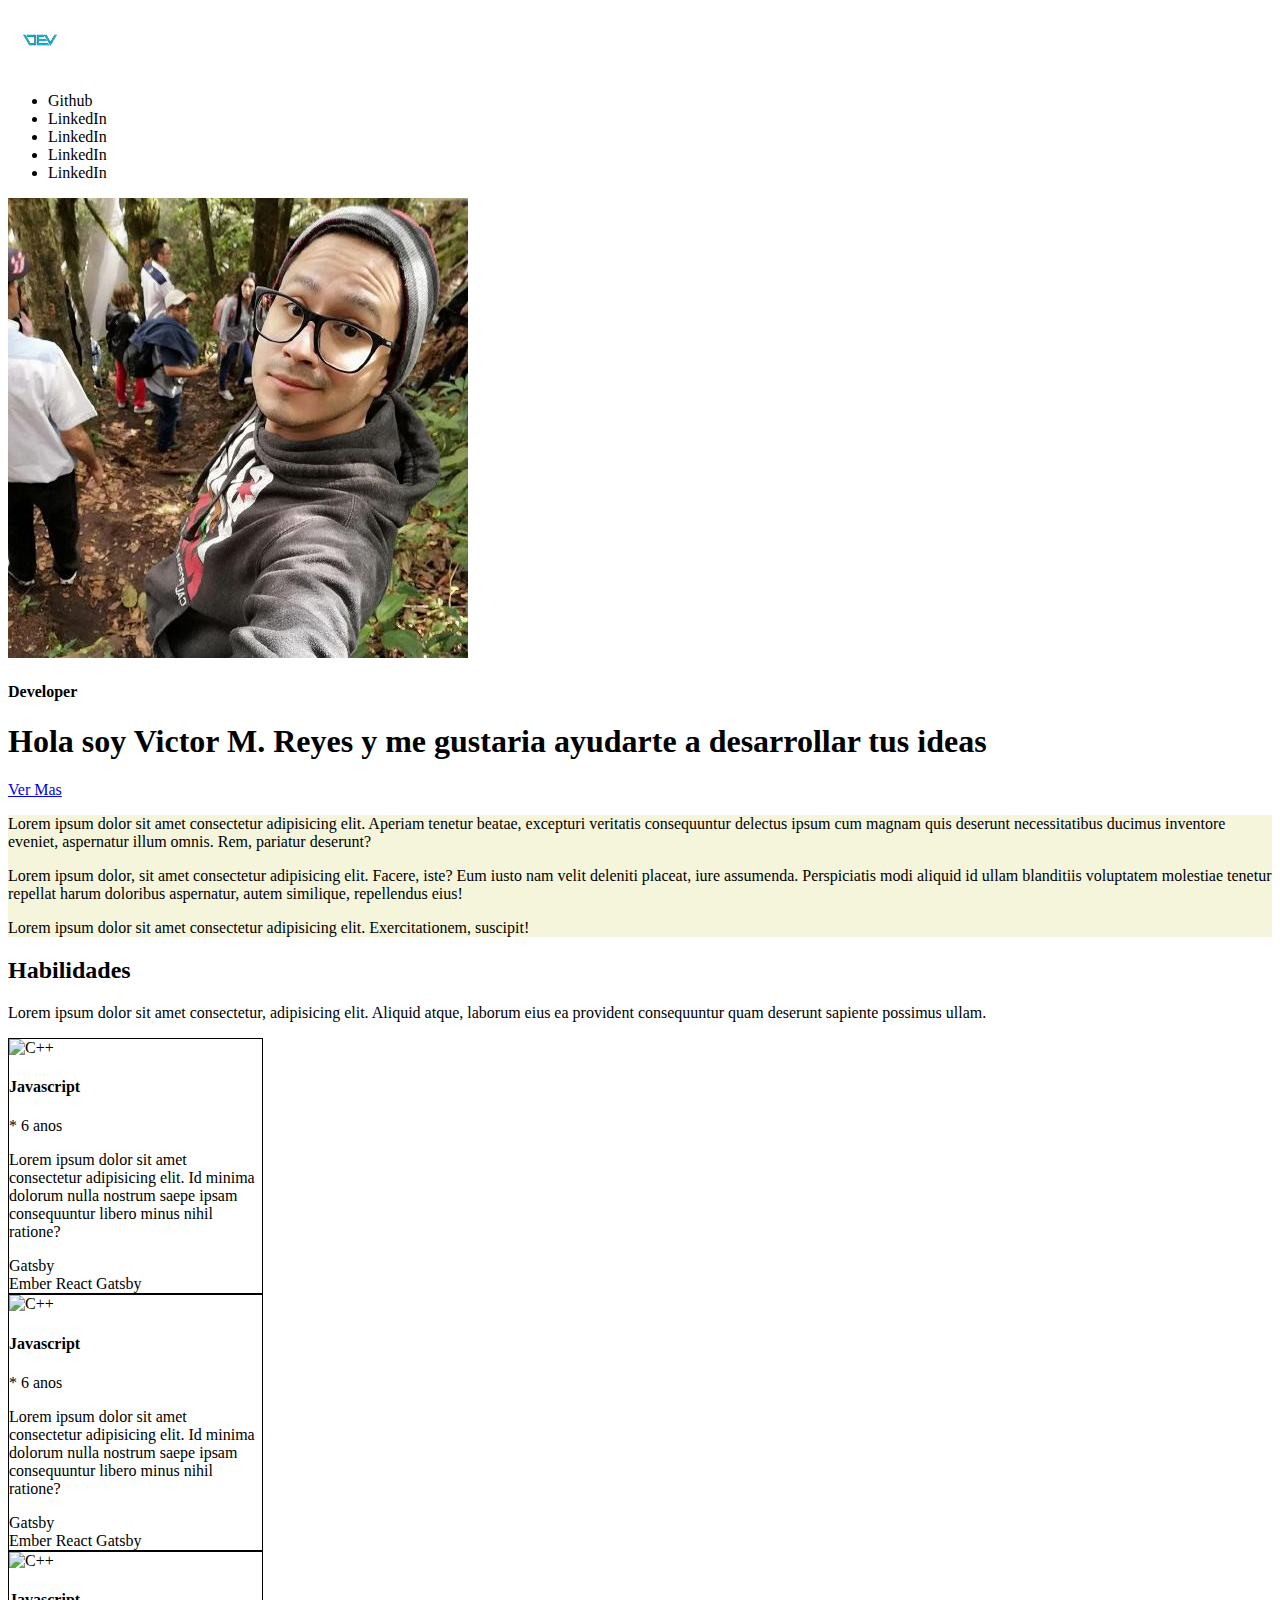
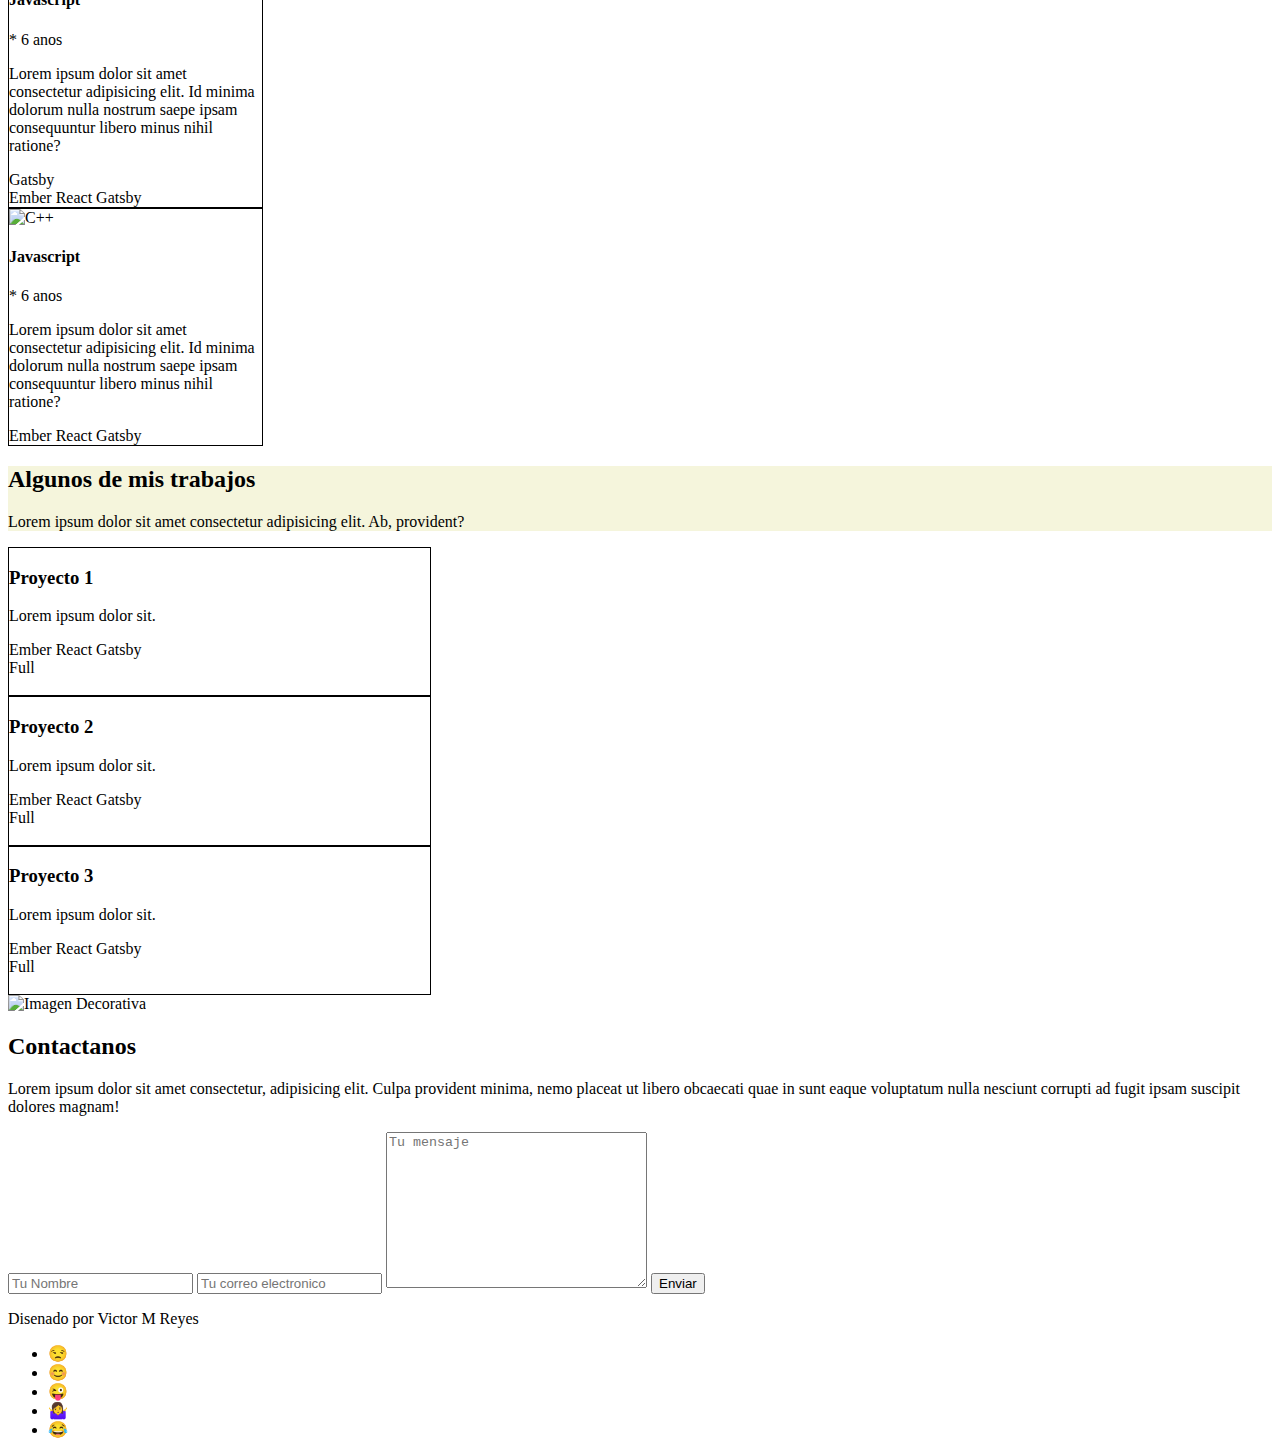
==== index.html @ 4a75f578 "Primer Cambio" ====
<!DOCTYPE html>
<html lang="en">
  <head>
    <meta charset="UTF-8" />
    <meta http-equiv="X-UA-Compatible" content="IE=edge" />
    <meta name="viewport" content="width=device-width, initial-scale=1.0" />
    <title>Inicio- Victor Reyes Portfolio</title>
    <style>

    </style>
  </head>
  <body>
    <nav>
      <img src="img/brand/logo.png" alt="Logo de la imagen" height="64px" />
      <!-- src: Origen de la imagen
        alt: Descripcion de la imagen -->
      <ul>
        <li>Github</li>
        <li>LinkedIn</li>
        <li>LinkedIn</li>
        <li>LinkedIn</li>
        <li>LinkedIn</li>
      </ul>
    </nav>
    <header>
      <img src="img/Avatar.jpg" alt="Este soy yo" />
      <h4>Developer</h4>
      <h1>
        Hola soy <span>Victor M. Reyes</span> y me gustaria ayudarte a
        desarrollar tus ideas
      </h1>
      <a href="https://github.com/oicrruf/"> Ver Mas </a>
    </header>
    <section style="background-color: beige;">
      <p>
        Lorem ipsum dolor sit amet consectetur adipisicing elit. Aperiam tenetur
        beatae, excepturi veritatis consequuntur delectus ipsum cum magnam quis
        deserunt necessitatibus ducimus inventore eveniet, aspernatur illum
        omnis. Rem, pariatur deserunt?
      </p>
      <p>
        Lorem ipsum dolor, sit amet consectetur adipisicing elit. Facere, iste?
        Eum iusto nam velit deleniti placeat, iure assumenda. Perspiciatis modi
        aliquid id ullam blanditiis voluptatem molestiae tenetur repellat harum
        doloribus aspernatur, autem similique, repellendus eius!
      </p>
      <p>
        Lorem ipsum dolor sit amet consectetur adipisicing elit. Exercitationem,
        suscipit!
      </p>
    </section>
    <section>
      <h2>Habilidades</h2>
      <p>
        Lorem ipsum dolor sit amet consectetur, adipisicing elit. Aliquid atque,
        laborum eius ea provident consequuntur quam deserunt sapiente possimus
        ullam.
      </p>
      <div>
        <div style="border: 1px solid #000; width: 20%;" >
          <div >
            <img
              src="https://upload.wikimedia.org/wikipedia/commons/thumb/1/18/ISO_C%2B%2B_Logo.svg/1200px-ISO_C%2B%2B_Logo.svg.png"
              alt="C++"
              height="25px"
            />
            <h4>Javascript</h4>
            <span>* 6 anos</span>
          </div>
          <div>
            <p>
              Lorem ipsum dolor sit amet consectetur adipisicing elit. Id minima
              dolorum nulla nostrum saepe ipsam consequuntur libero minus nihil
              ratione?
            </p>
          </div>
          <div><span></span><span></span><span>Gatsby</span></div>

          <span>Ember</span>
          <span>React</span>
          <span>Gatsby</span>
        </div>

        <div style="border: 1px solid #000;width: 20%;">
          <div >
            <img
              src="https://upload.wikimedia.org/wikipedia/commons/thumb/1/18/ISO_C%2B%2B_Logo.svg/1200px-ISO_C%2B%2B_Logo.svg.png"
              alt="C++"
              height="25px"
            />
            <h4>Javascript</h4>
            <span>* 6 anos</span>
          </div>
          <div>
            <p>
              Lorem ipsum dolor sit amet consectetur adipisicing elit. Id minima
              dolorum nulla nostrum saepe ipsam consequuntur libero minus nihil
              ratione?
            </p>
          </div>
          <div><span></span><span></span><span>Gatsby</span></div>

          <span>Ember</span>
          <span>React</span>
          <span>Gatsby</span>
        </div>

        <div style="border: 1px solid #000;width: 20%;">
          <div>
            <img
              src="https://upload.wikimedia.org/wikipedia/commons/thumb/1/18/ISO_C%2B%2B_Logo.svg/1200px-ISO_C%2B%2B_Logo.svg.png"
              alt="C++"
              height="25px"
            />
            <h4>Javascript</h4>
            <span>* 6 anos</span>
          </div>
          <div>
            <p>
              Lorem ipsum dolor sit amet consectetur adipisicing elit. Id minima
              dolorum nulla nostrum saepe ipsam consequuntur libero minus nihil
              ratione?
            </p>
          </div>
          <div><span></span><span></span><span>Gatsby</span></div>

          <span>Ember</span>
          <span>React</span>
          <span>Gatsby</span>
        </div>
        <div style="border: 1px solid #000; width: 20%;">
          <div>
            <img
              src="https://upload.wikimedia.org/wikipedia/commons/thumb/1/18/ISO_C%2B%2B_Logo.svg/1200px-ISO_C%2B%2B_Logo.svg.png"
              alt="C++"
              height="25px"
            />
            <h4>Javascript</h4>
            <span>* 6 anos</span>
          </div>
          <div>
            <p>
              Lorem ipsum dolor sit amet consectetur adipisicing elit. Id minima
              dolorum nulla nostrum saepe ipsam consequuntur libero minus nihil
              ratione?
            </p>
          </div>
          <div>
            <span>Ember</span>
            <span>React</span>
            <span>Gatsby</span>
          </div>
        </div>
      </div>
    </section>
    <section style="background-color: beige;">
      <h2>Algunos de mis trabajos</h2>
      <p>
        Lorem ipsum dolor sit amet consectetur adipisicing elit. Ab, provident?
      </p>
    </section>

    <div style="border: 1px solid #000; width: 33.3%;">
      <h3>Proyecto 1</h3>
      <p>Lorem ipsum dolor sit.</p>
      <div>
        <span>Ember</span>
        <span>React</span>
        <span>Gatsby</span>
      </div>
      <div>
        <span>Full</span>
      </div>
      <img src="https://ivanvotti.com/static/6c7cc6c9ead4655e892a24c6b593ff18/2e3ee/vertebrolog.webp" width="100%"alt="">
    </div>
    <div style="border: 1px solid #000; width: 33.3%;">
      <h3>Proyecto 2</h3>
      <p>Lorem ipsum dolor sit.</p>
      <div>
        <span>Ember</span>
        <span>React</span>
        <span>Gatsby</span>
      </div>
      <div>
        <span>Full</span>
      </div>
      <img src="https://ivanvotti.com/static/694eabe08cd1dc177638127547a6378e/2e3ee/csural.webp" width="100%" alt="">
    </div>
    <div style="border: 1px solid #000; width: 33.3%;">
      <h3>Proyecto 3</h3>
      <p>Lorem ipsum dolor sit.</p>
      <div>
        <span>Ember</span>
        <span>React</span>
        <span>Gatsby</span>
      </div>
      <div>
        <span>Full</span>
      </div>
      <img src="https://ivanvotti.com/static/ccb2ec424120520a4e18ac40fb1e12ff/2e3ee/svgjar.webp" width="100%" alt="">
    </div>
      <section>
        <img src="https://ivanvotti.com/static/cfe0191b18ad06cd620f3e1b65c34964/8b3f0/working.webp" alt="Imagen Decorativa"width="100%">
      </section>
    <section>
      <h2>Contactanos</h2>
      <p>
        Lorem ipsum dolor sit amet consectetur, adipisicing elit. Culpa
        provident minima, nemo placeat ut libero obcaecati quae in sunt eaque
        voluptatum nulla nesciunt corrupti ad fugit ipsam suscipit dolores
        magnam!
      </p>
      <form action="#">
        <input type="text" placeholder="Tu Nombre" />
        <input type="text" placeholder="Tu correo electronico" />
        <textarea
          name=""
          id=""
          cols="30"
          rows="10"
          placeholder="Tu mensaje"
        ></textarea>
        <button>Enviar</button>
      </form>
    </section>

    <footer>
      <div>
        <p>Disenado por Victor M Reyes</p>
      </div>
      <div>
        <ul>
          <li>😒</li>
          <li>😊</li>
          <li>😜</li>
          <li>🤷‍♀️</li>
          <li>😂</li>
        </ul>
      </div>
    </footer>
  </body>
</html>
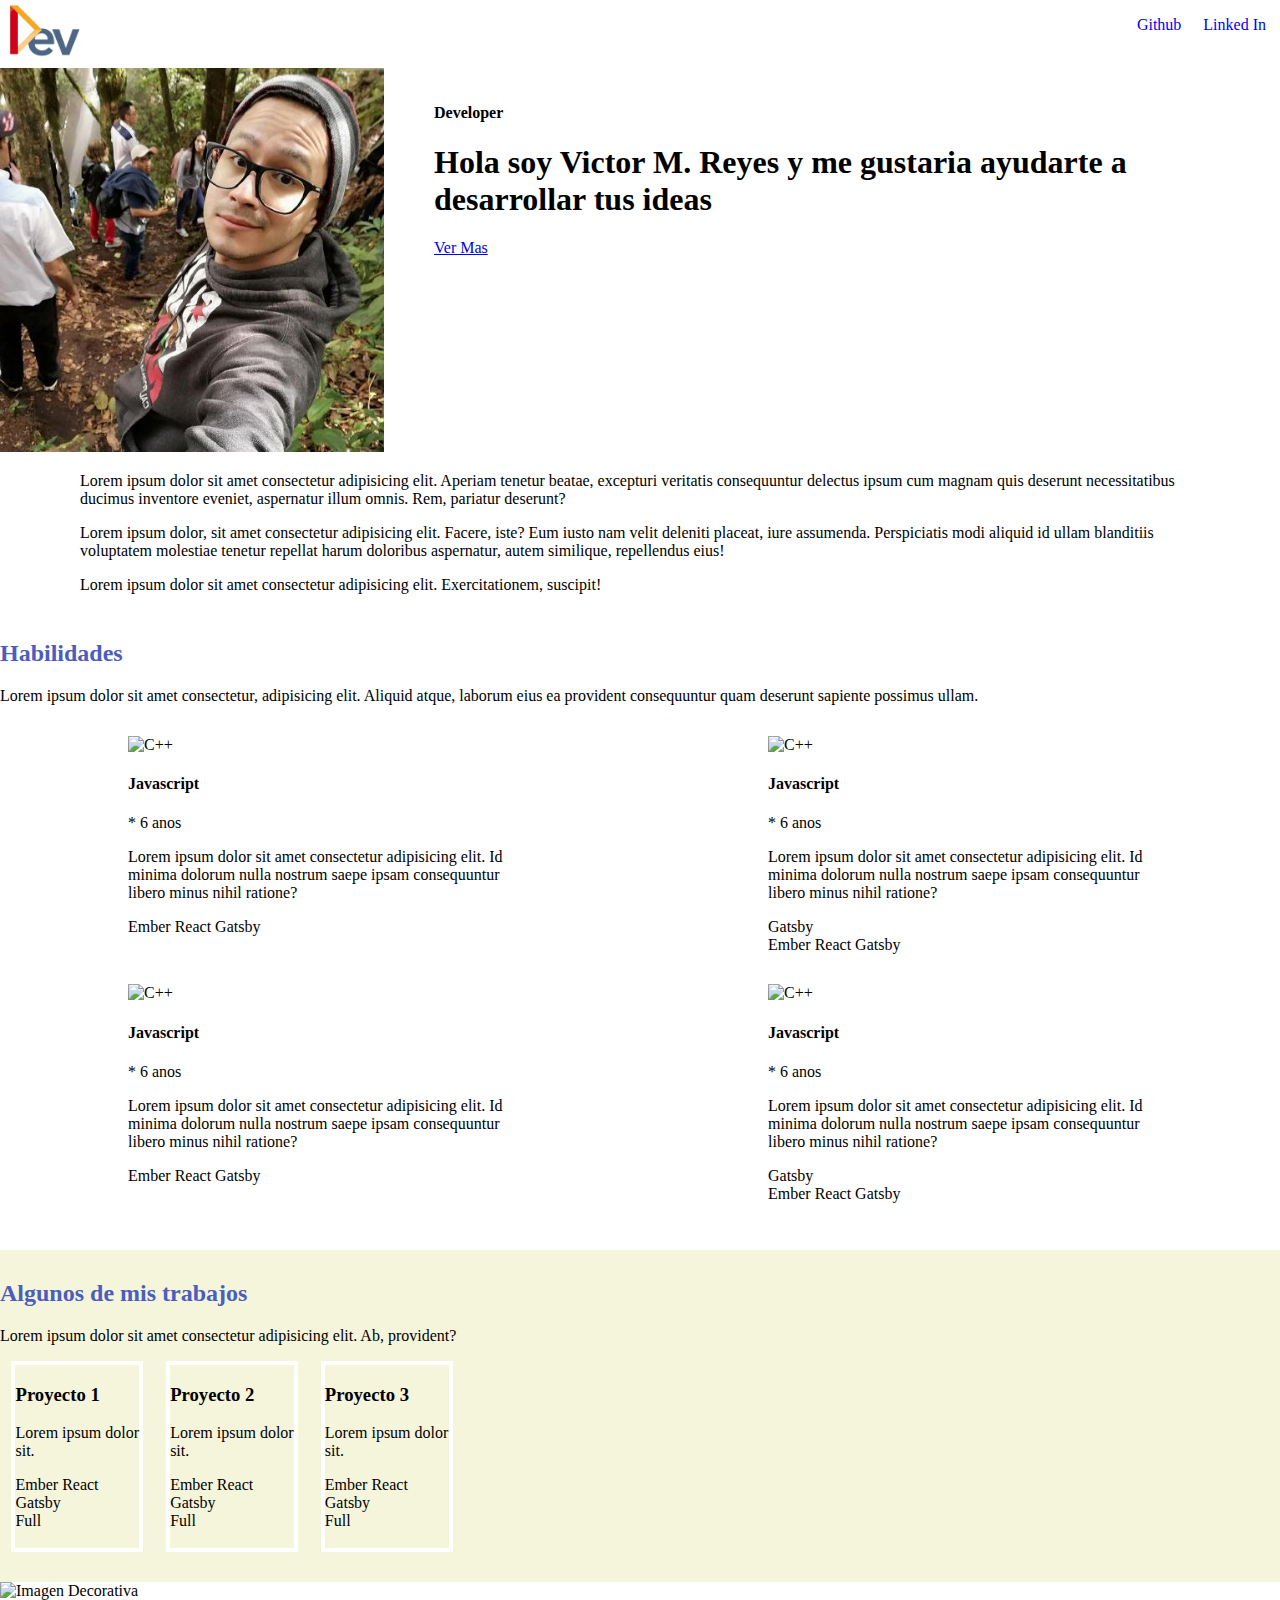
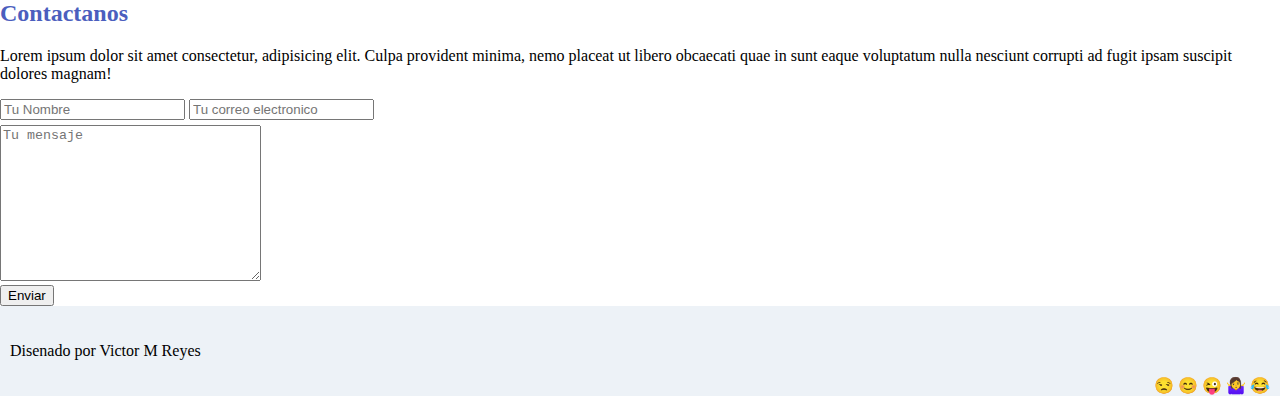
==== commit 0053405d: "Primeros cambios" ====
--- a/index.html
+++ b/index.html
@@ -7,31 +7,67 @@
     <title>Inicio- Victor Reyes Portfolio</title>
     <style>
 
+      body {
+        margin: 0;
+        padding: 0;
+      }
+
+      h2 {
+        color: #4b5ebe;
+        margin-top: unset;
+      }
+      .nav-link{
+        display: inline; 
+        float: right; 
+        height: 36px
+      }
+
+      .nav-element {
+        display: inline; 
+        padding: 4px; 
+        margin-right: 10px
+      }
+
     </style>
   </head>
   <body>
+    <!-- Inicia NavBar -->
     <nav>
-      <img src="img/brand/logo.png" alt="Logo de la imagen" height="64px" />
+      <img src="/img/brand/logo_2.png" alt="Logo de la imagen" height="64px" />
       <!-- src: Origen de la imagen
         alt: Descripcion de la imagen -->
-      <ul>
-        <li>Github</li>
-        <li>LinkedIn</li>
-        <li>LinkedIn</li>
-        <li>LinkedIn</li>
-        <li>LinkedIn</li>
+      <ul class="nav-link">
+        <li class="nav-element">
+          <a href="#" style="text-decoration: none">Github</a>
+        </li>
+        <li  class="nav-element">
+          <a href="# " style="text-decoration: none">Linked In</a>
+        </li>
       </ul>
     </nav>
+    <!-- Finaliza Navbar -->
+    <!-- Inicia Header -->
     <header>
-      <img src="img/Avatar.jpg" alt="Este soy yo" />
-      <h4>Developer</h4>
-      <h1>
-        Hola soy <span>Victor M. Reyes</span> y me gustaria ayudarte a
-        desarrollar tus ideas
-      </h1>
-      <a href="https://github.com/oicrruf/"> Ver Mas </a>
+      <img src="img/Avatar.jpg" alt="Este soy yo" style="width: 30%" />
+
+      <div
+        style="
+          display: inline;
+          position: absolute;
+          padding: 15px 50px 15px 50px;
+        "
+      >
+        <h4>Developer</h4>
+        <h1>
+          Hola soy <span>Victor M. Reyes</span> y me gustaria ayudarte a
+          desarrollar tus ideas
+        </h1>
+        <a href="https://github.com/oicrruf/ "> Ver Mas </a>
+      </div>
     </header>
-    <section style="background-color: beige;">
+    <!-- Finaliza Header -->
+    <!-- Inicia seccion de descripcion -->
+    <section style="padding: 0px 80px 0px 80px">
       <p>
         Lorem ipsum dolor sit amet consectetur adipisicing elit. Aperiam tenetur
         beatae, excepturi veritatis consequuntur delectus ipsum cum magnam quis
@@ -49,159 +85,208 @@
         suscipit!
       </p>
     </section>
-    <section>
+    <!-- Finaliza seccion de descripcion -->
+    <!-- Inicia seccion de habilidades -->
+    <section style=" padding: 30px 0px 30px 0px">
       <h2>Habilidades</h2>
       <p>
         Lorem ipsum dolor sit amet consectetur, adipisicing elit. Aliquid atque,
         laborum eius ea provident consequuntur quam deserunt sapiente possimus
         ullam.
       </p>
-      <div>
-        <div style="border: 1px solid #000; width: 20%;" >
-          <div >
-            <img
-              src="https://upload.wikimedia.org/wikipedia/commons/thumb/1/18/ISO_C%2B%2B_Logo.svg/1200px-ISO_C%2B%2B_Logo.svg.png"
-              alt="C++"
-              height="25px"
-            />
-            <h4>Javascript</h4>
-            <span>* 6 anos</span>
+      <div >
+        <div style="display: inline-flex;">
+        <div style="display: inline">
+          <div style="width:60%; margin: auto;padding: 15px 0px 15px 0px">
+            <!-- Tarjeta de lenguaje de programacion -->
+            <div>
+              <img
+                src="https://upload.wikimedia.org/wikipedia/commons/thumb/1/18/ISO_C%2B%2B_Logo.svg/1200px-ISO_C%2B%2B_Logo.svg.png"
+                alt="C++"
+                height="25px"
+              />
+              <h4>Javascript</h4>
+              <span>* 6 anos</span>
+            </div>
+            <!-- Tarjeta de lenguaje de programacion-->
+            <div>
+              <p>
+                Lorem ipsum dolor sit amet consectetur adipisicing elit. Id
+                minima dolorum nulla nostrum saepe ipsam consequuntur libero
+                minus nihil ratione?
+              </p>
+            </div>
+            <div>
+              <span>Ember</span>
+              <span>React</span>
+              <span>Gatsby</span>
+            </div>
           </div>
-          <div>
-            <p>
-              Lorem ipsum dolor sit amet consectetur adipisicing elit. Id minima
-              dolorum nulla nostrum saepe ipsam consequuntur libero minus nihil
-              ratione?
-            </p>
-          </div>
-          <div><span></span><span></span><span>Gatsby</span></div>
-
-          <span>Ember</span>
-          <span>React</span>
-          <span>Gatsby</span>
-        </div>
-
-        <div style="border: 1px solid #000;width: 20%;">
-          <div >
-            <img
-              src="https://upload.wikimedia.org/wikipedia/commons/thumb/1/18/ISO_C%2B%2B_Logo.svg/1200px-ISO_C%2B%2B_Logo.svg.png"
-              alt="C++"
-              height="25px"
-            />
-            <h4>Javascript</h4>
-            <span>* 6 anos</span>
-          </div>
-          <div>
-            <p>
-              Lorem ipsum dolor sit amet consectetur adipisicing elit. Id minima
-              dolorum nulla nostrum saepe ipsam consequuntur libero minus nihil
-              ratione?
-            </p>
-          </div>
-          <div><span></span><span></span><span>Gatsby</span></div>
-
-          <span>Ember</span>
-          <span>React</span>
-          <span>Gatsby</span>
-        </div>
-
-        <div style="border: 1px solid #000;width: 20%;">
-          <div>
-            <img
-              src="https://upload.wikimedia.org/wikipedia/commons/thumb/1/18/ISO_C%2B%2B_Logo.svg/1200px-ISO_C%2B%2B_Logo.svg.png"
-              alt="C++"
-              height="25px"
-            />
-            <h4>Javascript</h4>
-            <span>* 6 anos</span>
-          </div>
-          <div>
-            <p>
-              Lorem ipsum dolor sit amet consectetur adipisicing elit. Id minima
-              dolorum nulla nostrum saepe ipsam consequuntur libero minus nihil
-              ratione?
-            </p>
-          </div>
-          <div><span></span><span></span><span>Gatsby</span></div>
-
-          <span>Ember</span>
-          <span>React</span>
-          <span>Gatsby</span>
-        </div>
-        <div style="border: 1px solid #000; width: 20%;">
-          <div>
-            <img
-              src="https://upload.wikimedia.org/wikipedia/commons/thumb/1/18/ISO_C%2B%2B_Logo.svg/1200px-ISO_C%2B%2B_Logo.svg.png"
-              alt="C++"
-              height="25px"
-            />
-            <h4>Javascript</h4>
-            <span>* 6 anos</span>
-          </div>
-          <div>
-            <p>
-              Lorem ipsum dolor sit amet consectetur adipisicing elit. Id minima
-              dolorum nulla nostrum saepe ipsam consequuntur libero minus nihil
-              ratione?
-            </p>
-          </div>
-          <div>
+        </div>
+
+        <div style="display: inline">
+          <div style="width:60%; margin: auto;padding: 15px 0px 15px 0px">
+            <div>
+              <img
+                src="https://upload.wikimedia.org/wikipedia/commons/thumb/1/18/ISO_C%2B%2B_Logo.svg/1200px-ISO_C%2B%2B_Logo.svg.png"
+                alt="C++"
+                height="25px"
+              />
+              <h4>Javascript</h4>
+              <span>* 6 anos</span>
+            </div>
+            <div>
+              <p>
+                Lorem ipsum dolor sit amet consectetur adipisicing elit. Id
+                minima dolorum nulla nostrum saepe ipsam consequuntur libero
+                minus nihil ratione?
+              </p>
+            </div>
+            <div><span></span><span></span><span>Gatsby</span></div>
+
             <span>Ember</span>
             <span>React</span>
             <span>Gatsby</span>
           </div>
         </div>
       </div>
-    </section>
-    <section style="background-color: beige;">
+      <div style="display: inline-flex;">
+        <div style="display: inline; margin-bottom: 20px;">
+          <div style="width:60%; margin: auto;padding: 15px 0px 15px 0px"" >
+            <!-- Tarjeta de lenguaje de programacion -->
+            <div>
+              <img
+                src="https://upload.wikimedia.org/wikipedia/commons/thumb/1/18/ISO_C%2B%2B_Logo.svg/1200px-ISO_C%2B%2B_Logo.svg.png"
+                alt="C++"
+                height="25px"
+              />
+              <h4>Javascript</h4>
+              <span>* 6 anos</span>
+            </div>
+            <!-- Tarjeta de lenguaje de programacion-->
+            <div>
+              <p>
+                Lorem ipsum dolor sit amet consectetur adipisicing elit. Id
+                minima dolorum nulla nostrum saepe ipsam consequuntur libero
+                minus nihil ratione?
+              </p>
+            </div>
+            <div>
+              <span>Ember</span>
+              <span>React</span>
+              <span>Gatsby</span>
+            </div>
+          </div>
+        </div>
+
+        <div style="display: inline">
+          <div style="width:60%; margin: auto;padding: 15px 0px 15px 0px">
+            <div>
+              <img
+                src="https://upload.wikimedia.org/wikipedia/commons/thumb/1/18/ISO_C%2B%2B_Logo.svg/1200px-ISO_C%2B%2B_Logo.svg.png"
+                alt="C++"
+                height="25px"
+              />
+              <h4>Javascript</h4>
+              <span>* 6 anos</span>
+            </div>
+            <div>
+              <p>
+                Lorem ipsum dolor sit amet consectetur adipisicing elit. Id
+                minima dolorum nulla nostrum saepe ipsam consequuntur libero
+                minus nihil ratione?
+              </p>
+            </div>
+            <div><span></span><span></span><span>Gatsby</span></div>
+
+            <span>Ember</span>
+            <span>React</span>
+            <span>Gatsby</span>
+          </div>
+        </div>
+      </div>
+      </div>
+    </section>
+    <!-- Finalizaseccion de habilidades -->
+    <!-- Inicia seccion de proyectos -->
+
+    <section style="background-color: beige; padding: 30px 0px 30px 0px">
       <h2>Algunos de mis trabajos</h2>
       <p>
         Lorem ipsum dolor sit amet consectetur adipisicing elit. Ab, provident?
       </p>
-    </section>
-
-    <div style="border: 1px solid #000; width: 33.3%;">
-      <h3>Proyecto 1</h3>
-      <p>Lorem ipsum dolor sit.</p>
-      <div>
-        <span>Ember</span>
-        <span>React</span>
-        <span>Gatsby</span>
-      </div>
-      <div>
-        <span>Full</span>
-      </div>
-      <img src="https://ivanvotti.com/static/6c7cc6c9ead4655e892a24c6b593ff18/2e3ee/vertebrolog.webp" width="100%"alt="">
+    <div style="display:inline-flex;">
+      <div style="display: inline;" >
+      <div style="border: 4px solid #fff; width: 80%; margin: auto;">
+        <h3>Proyecto 1</h3>
+        <p>Lorem ipsum dolor sit.</p>
+        <div>
+          <span>Ember</span>
+          <span>React</span>
+          <span>Gatsby</span>
+        </div>
+        <div>
+          <span>Full</span>
+        </div>
+        <img
+          src="https://ivanvotti.com/static/6c7cc6c9ead4655e892a24c6b593ff18/2e3ee/vertebrolog.webp"
+          width="100%"
+          alt=""
+        />
+      </div>
+      </div>
+      <div style="display: inline">
+      <div style="border: 4px solid #fff; width: 80%; margin: auto;">
+        <h3>Proyecto 2</h3>
+        <p>Lorem ipsum dolor sit.</p>
+        <div>
+          <span>Ember</span>
+          <span>React</span>
+          <span>Gatsby</span>
+        </div>
+        <div>
+          <span>Full</span>
+        </div>
+        <img
+          src="https://ivanvotti.com/static/694eabe08cd1dc177638127547a6378e/2e3ee/csural.webp"
+          width="100%"
+          alt=""
+        />
+      </div>
+      </div>
+      <div style="display: inline">
+      <div style="border: 4px solid #fff; width: 80%; margin: auto;">
+        <h3>Proyecto 3</h3>
+        <p>Lorem ipsum dolor sit.</p>
+        <div>
+          <span>Ember</span>
+          <span>React</span>
+          <span>Gatsby</span>
+        </div>
+        <div>
+          <span>Full</span>
+        </div>
+        <img
+          src="https://ivanvotti.com/static/ccb2ec424120520a4e18ac40fb1e12ff/2e3ee/svgjar.webp"
+          width="100%"
+          alt=""
+        />
+       </div>
+      </div>
+      </div>
     </div>
-    <div style="border: 1px solid #000; width: 33.3%;">
-      <h3>Proyecto 2</h3>
-      <p>Lorem ipsum dolor sit.</p>
-      <div>
-        <span>Ember</span>
-        <span>React</span>
-        <span>Gatsby</span>
-      </div>
-      <div>
-        <span>Full</span>
-      </div>
-      <img src="https://ivanvotti.com/static/694eabe08cd1dc177638127547a6378e/2e3ee/csural.webp" width="100%" alt="">
-    </div>
-    <div style="border: 1px solid #000; width: 33.3%;">
-      <h3>Proyecto 3</h3>
-      <p>Lorem ipsum dolor sit.</p>
-      <div>
-        <span>Ember</span>
-        <span>React</span>
-        <span>Gatsby</span>
-      </div>
-      <div>
-        <span>Full</span>
-      </div>
-      <img src="https://ivanvotti.com/static/ccb2ec424120520a4e18ac40fb1e12ff/2e3ee/svgjar.webp" width="100%" alt="">
-    </div>
-      <section>
-        <img src="https://ivanvotti.com/static/cfe0191b18ad06cd620f3e1b65c34964/8b3f0/working.webp" alt="Imagen Decorativa"width="100%">
-      </section>
+    </section>
+    <!-- Finaliza seccion de proyectos -->
+    <!-- Inicia seccion de imagen -->
+    <section>
+      <img
+        src="https://ivanvotti.com/static/cfe0191b18ad06cd620f3e1b65c34964/8b3f0/working.webp"
+        alt="Imagen Decorativa"
+        width="100%"
+      />
+    </section>
+    <!-- Finaliza seccion de imagen -->
+    <!-- Inicia seccion de formulario -->
     <section>
       <h2>Contactanos</h2>
       <p>
@@ -210,9 +295,11 @@
         voluptatum nulla nesciunt corrupti ad fugit ipsam suscipit dolores
         magnam!
       </p>
-      <form action="#">
-        <input type="text" placeholder="Tu Nombre" />
-        <input type="text" placeholder="Tu correo electronico" />
+      <form action="#" >
+        <div style="margin-bottom: 5px;">
+          <input type="text" placeholder="Tu Nombre" />
+          <input type="text" placeholder="Tu correo electronico" />
+        </div>
         <textarea
           name=""
           id=""
@@ -220,24 +307,25 @@
           rows="10"
           placeholder="Tu mensaje"
         ></textarea>
-        <button>Enviar</button>
+        <button style="display: block;">Enviar</button>
       </form>
     </section>
-
-    <footer>
-      <div>
+    <!-- Finaliza seccion de formulario -->
+    <!-- Inicia seccion de footer -->
+    <footer style="padding: 20px 10px; background-color: #edf2f7;">
+      <div style="display: inline;">
         <p>Disenado por Victor M Reyes</p>
       </div>
-      <div>
-        <ul>
-          <li>😒</li>
-          <li>😊</li>
-          <li>😜</li>
-          <li>🤷‍♀️</li>
-          <li>😂</li>
+      <div style="display: inline; float: right;">
+        <ul style="display: inline;">
+          <li style="display: inline;">😒</li>
+          <li style="display: inline;">😊</li>
+          <li style="display: inline;">😜</li>
+          <li style="display: inline;">🤷‍♀️</li>
+          <li style="display: inline;">😂</li>
         </ul>
       </div>
     </footer>
+    <!-- Finaliza seccion de formulario -->
   </body>
 </html>
-
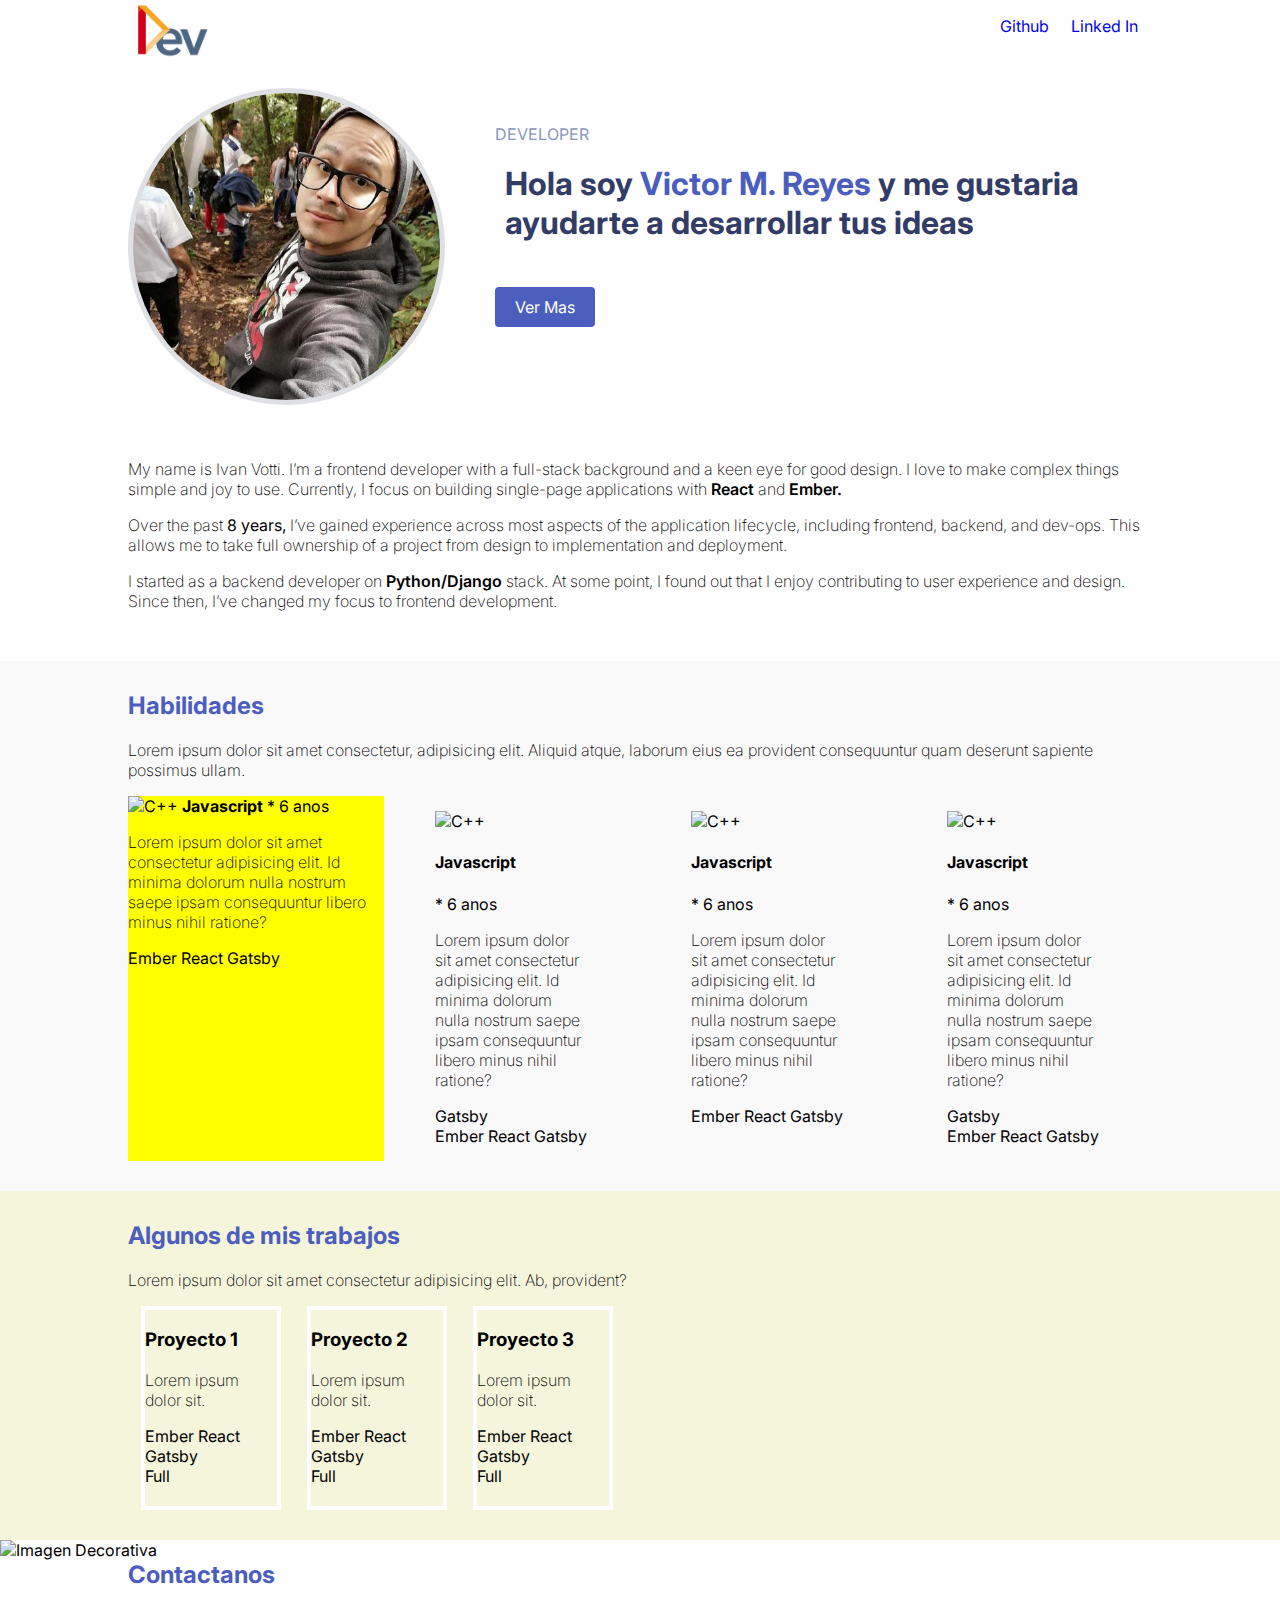
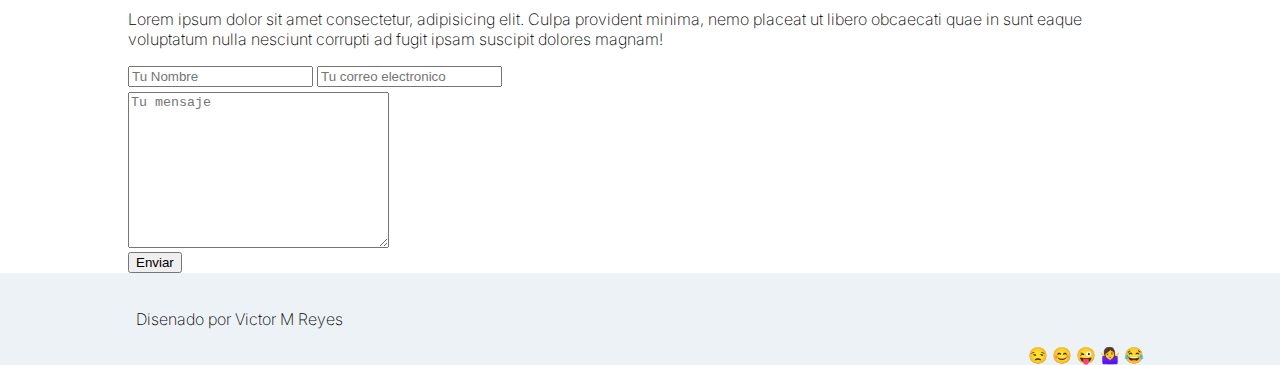
==== commit 08e71525: "Agregando clases" ====
--- a/index.html
+++ b/index.html
@@ -4,17 +4,27 @@
     <meta charset="UTF-8" />
     <meta http-equiv="X-UA-Compatible" content="IE=edge" />
     <meta name="viewport" content="width=device-width, initial-scale=1.0" />
+    <link rel="icon" href="favicon.png" type="image/png">
+    <link rel="preconnect" href="https://fonts.googleapis.com">
+<link rel="preconnect" href="https://fonts.gstatic.com" crossorigin>
+<link href="https://fonts.googleapis.com/css2?family=Inter:wght@100;200;300;400;500;600;700;800;900&display=swap" 
+rel="stylesheet">
     <title>Inicio- Victor Reyes Portfolio</title>
     <style>
 
       body {
         margin: 0;
         padding: 0;
+        font-family: 'Inter', sans-serif;
       }
 
       h2 {
         color: #4b5ebe;
         margin-top: unset;
+      }
+
+      p {
+        font-weight: 200;
       }
       .nav-link{
         display: inline; 
@@ -28,12 +38,91 @@
         margin-right: 10px
       }
 
+      .avatar-header{
+        width: 30%;
+        border-radius: 50%;
+        border: 5px solid #dee0e4;
+      }
+          /* #333c66 */
+      .title-job{
+        text-transform: uppercase;
+        color: #8895bf;
+        font-weight: 400;
+        margin-bottom: 10px;
+      }
+
+      .title-header {
+        color:  #333c66;
+        margin-bottom: 45px;
+        margin-top: 0;
+        padding: 10px;
+      }
+      
+
+      .title-header-name {
+        color: #4b5ebe;
+      }
+
+      .button-header {
+        background-color: #4b5ebe;
+        color: #ffff;
+        text-decoration: none;
+        padding: 10px 20px;
+        border-radius: 4px;
+        cursor: pointer;
+      }
+
+      .text-bold{
+        font-weight: 600;
+      }
+
+      .container {
+        width: 80%;
+        margin: auto;
+      }
+
+      .mt{
+        margin-top: 20px;
+      }
+
+      .mt-50 {
+        margin-top: 50px;
+      }
+
+      .mb {
+        margin-bottom: 20px;
+      }
+
+      .mb-50{
+        margin-bottom: 50px;
+      }
+
+      .image-full-width {
+        width: 100%;
+      }
+
+      .habilities {
+        display: inline-flex;
+      }
+
+      .hability-card{
+        background-color: yellow;
+      }
+
+      .hability-icon{
+        height: 40px;
+      }
+
+      .hability-title h4{
+        display: inline;
+      }
     </style>
   </head>
   <body>
     <!-- Inicia NavBar -->
-    <nav>
-      <img src="/img/brand/logo_2.png" alt="Logo de la imagen" height="64px" />
+    <div class="container ">
+    <nav class="mb">
+      <img  src="/img/brand/logo_2.png" alt="Logo de la imagen" height="64px" />
       <!-- src: Origen de la imagen
         alt: Descripcion de la imagen -->
       <ul class="nav-link">
@@ -44,11 +133,13 @@
           <a href="# " style="text-decoration: none">Linked In</a>
         </li>
       </ul>
+    </div>
     </nav>
     <!-- Finaliza Navbar -->
     <!-- Inicia Header -->
-    <header>
-      <img src="img/Avatar.jpg" alt="Este soy yo" style="width: 30%" />
+    <header class="container mb">
+      <img class="avatar-header"
+      src="img/Avatar.jpg" alt="Este soy yo" />
 
       <div
         style="
@@ -57,48 +148,75 @@
           padding: 15px 50px 15px 50px;
         "
       >
-        <h4>Developer</h4>
-        <h1>
-          Hola soy <span>Victor M. Reyes</span> y me gustaria ayudarte a
+        <h4 class="title-job">Developer</h4>
+        <h1 class="title-header ">
+          Hola soy <span class="title-header-name">Victor M. Reyes</span> y me gustaria ayudarte a
           desarrollar tus ideas
         </h1>
-        <a href="https://github.com/oicrruf/ "> Ver Mas </a>
+        <a class="button-header"href="https://github.com/oicrruf/ "> Ver Mas </a>
       </div>
     </header>
     <!-- Finaliza Header -->
     <!-- Inicia seccion de descripcion -->
-    <section style="padding: 0px 80px 0px 80px">
-      <p>
-        Lorem ipsum dolor sit amet consectetur adipisicing elit. Aperiam tenetur
-        beatae, excepturi veritatis consequuntur delectus ipsum cum magnam quis
-        deserunt necessitatibus ducimus inventore eveniet, aspernatur illum
-        omnis. Rem, pariatur deserunt?
-      </p>
-      <p>
-        Lorem ipsum dolor, sit amet consectetur adipisicing elit. Facere, iste?
-        Eum iusto nam velit deleniti placeat, iure assumenda. Perspiciatis modi
-        aliquid id ullam blanditiis voluptatem molestiae tenetur repellat harum
-        doloribus aspernatur, autem similique, repellendus eius!
-      </p>
-      <p>
-        Lorem ipsum dolor sit amet consectetur adipisicing elit. Exercitationem,
-        suscipit!
+    <section class="container mt-50 mb-50">
+      <p>
+        My name is Ivan Votti. I’m a frontend developer with a full-stack background and a keen eye for
+         good design. I love to make complex things simple and joy to use. Currently, I focus on building 
+         single-page applications with <span class="text-bold">React</span> and <span class="text-bold">Ember.</span>
+      </p>
+      <p>
+        Over the past <strong>8 years,</strong> I’ve gained experience across most aspects of the application lifecycle, 
+        including frontend, backend, and dev-ops. This allows me to take full ownership of a project from
+        design to implementation and deployment.
+      </p>
+      <p>
+        I started as a backend developer on <span class="text-bold">Python/Django </span> stack. At some point, I found out that I enjoy 
+        contributing to user experience and design. Since then, I’ve changed my focus to frontend development.
       </p>
     </section>
     <!-- Finaliza seccion de descripcion -->
     <!-- Inicia seccion de habilidades -->
-    <section style=" padding: 30px 0px 30px 0px">
+    <section  style="background-color: #f9f9fa; padding: 30px 0px 30px 0">
+      <div class="container">
       <h2>Habilidades</h2>
       <p>
         Lorem ipsum dolor sit amet consectetur, adipisicing elit. Aliquid atque,
         laborum eius ea provident consequuntur quam deserunt sapiente possimus
         ullam.
       </p>
-      <div >
-        <div style="display: inline-flex;">
+      <div class="habilities">
+        
+        <div class="hability-card">
+          <div>
+            <!-- Tarjeta de lenguaje de programacion -->
+            <div class="hability-title">
+              <img
+              class="hability-icon"
+                src="https://upload.wikimedia.org/wikipedia/commons/thumb/1/18/ISO_C%2B%2B_Logo.svg/1200px-ISO_C%2B%2B_Logo.svg.png"
+                alt="C++"
+                
+              />
+              <h4>Javascript</h4>
+              <span>* 6 anos</span>
+            </div>
+            <!-- Tarjeta de lenguaje de programacion-->
+            <div>
+              <p>
+                Lorem ipsum dolor sit amet consectetur adipisicing elit. Id
+                minima dolorum nulla nostrum saepe ipsam consequuntur libero
+                minus nihil ratione?
+              </p>
+            </div>
+            <div>
+              <span>Ember</span>
+              <span>React</span>
+              <span>Gatsby</span>
+            </div>
+          </div>
+        </div>
+
         <div style="display: inline">
           <div style="width:60%; margin: auto;padding: 15px 0px 15px 0px">
-            <!-- Tarjeta de lenguaje de programacion -->
             <div>
               <img
                 src="https://upload.wikimedia.org/wikipedia/commons/thumb/1/18/ISO_C%2B%2B_Logo.svg/1200px-ISO_C%2B%2B_Logo.svg.png"
@@ -108,7 +226,6 @@
               <h4>Javascript</h4>
               <span>* 6 anos</span>
             </div>
-            <!-- Tarjeta de lenguaje de programacion-->
             <div>
               <p>
                 Lorem ipsum dolor sit amet consectetur adipisicing elit. Id
@@ -116,16 +233,18 @@
                 minus nihil ratione?
               </p>
             </div>
-            <div>
-              <span>Ember</span>
-              <span>React</span>
-              <span>Gatsby</span>
-            </div>
+            <div><span></span><span></span><span>Gatsby</span></div>
+
+            <span>Ember</span>
+            <span>React</span>
+            <span>Gatsby</span>
           </div>
         </div>
-
-        <div style="display: inline">
-          <div style="width:60%; margin: auto;padding: 15px 0px 15px 0px">
+      
+      
+        <div style="display: inline; margin-bottom: 20px;">
+          <div style="width:60%; margin: auto;padding: 15px 0px 15px 0px"" >
+            <!-- Tarjeta de lenguaje de programacion -->
             <div>
               <img
                 src="https://upload.wikimedia.org/wikipedia/commons/thumb/1/18/ISO_C%2B%2B_Logo.svg/1200px-ISO_C%2B%2B_Logo.svg.png"
@@ -135,6 +254,7 @@
               <h4>Javascript</h4>
               <span>* 6 anos</span>
             </div>
+            <!-- Tarjeta de lenguaje de programacion-->
             <div>
               <p>
                 Lorem ipsum dolor sit amet consectetur adipisicing elit. Id
@@ -142,18 +262,16 @@
                 minus nihil ratione?
               </p>
             </div>
-            <div><span></span><span></span><span>Gatsby</span></div>
-
-            <span>Ember</span>
-            <span>React</span>
-            <span>Gatsby</span>
+            <div>
+              <span>Ember</span>
+              <span>React</span>
+              <span>Gatsby</span>
+            </div>
           </div>
         </div>
-      </div>
-      <div style="display: inline-flex;">
-        <div style="display: inline; margin-bottom: 20px;">
-          <div style="width:60%; margin: auto;padding: 15px 0px 15px 0px"" >
-            <!-- Tarjeta de lenguaje de programacion -->
+
+        <div style="display: inline">
+          <div style="width:60%; margin: auto;padding: 15px 0px 15px 0px">
             <div>
               <img
                 src="https://upload.wikimedia.org/wikipedia/commons/thumb/1/18/ISO_C%2B%2B_Logo.svg/1200px-ISO_C%2B%2B_Logo.svg.png"
@@ -163,7 +281,6 @@
               <h4>Javascript</h4>
               <span>* 6 anos</span>
             </div>
-            <!-- Tarjeta de lenguaje de programacion-->
             <div>
               <p>
                 Lorem ipsum dolor sit amet consectetur adipisicing elit. Id
@@ -171,32 +288,6 @@
                 minus nihil ratione?
               </p>
             </div>
-            <div>
-              <span>Ember</span>
-              <span>React</span>
-              <span>Gatsby</span>
-            </div>
-          </div>
-        </div>
-
-        <div style="display: inline">
-          <div style="width:60%; margin: auto;padding: 15px 0px 15px 0px">
-            <div>
-              <img
-                src="https://upload.wikimedia.org/wikipedia/commons/thumb/1/18/ISO_C%2B%2B_Logo.svg/1200px-ISO_C%2B%2B_Logo.svg.png"
-                alt="C++"
-                height="25px"
-              />
-              <h4>Javascript</h4>
-              <span>* 6 anos</span>
-            </div>
-            <div>
-              <p>
-                Lorem ipsum dolor sit amet consectetur adipisicing elit. Id
-                minima dolorum nulla nostrum saepe ipsam consequuntur libero
-                minus nihil ratione?
-              </p>
-            </div>
             <div><span></span><span></span><span>Gatsby</span></div>
 
             <span>Ember</span>
@@ -204,19 +295,21 @@
             <span>Gatsby</span>
           </div>
         </div>
-      </div>
-      </div>
+      
+      </div>
+    </div>
     </section>
     <!-- Finalizaseccion de habilidades -->
     <!-- Inicia seccion de proyectos -->
 
     <section style="background-color: beige; padding: 30px 0px 30px 0px">
+      <div class="container">
       <h2>Algunos de mis trabajos</h2>
       <p>
         Lorem ipsum dolor sit amet consectetur adipisicing elit. Ab, provident?
       </p>
-    <div style="display:inline-flex;">
-      <div style="display: inline;" >
+    <div class="habilities">
+      <div>
       <div style="border: 4px solid #fff; width: 80%; margin: auto;">
         <h3>Proyecto 1</h3>
         <p>Lorem ipsum dolor sit.</p>
@@ -275,19 +368,20 @@
       </div>
       </div>
     </div>
+  </div>
     </section>
     <!-- Finaliza seccion de proyectos -->
     <!-- Inicia seccion de imagen -->
     <section>
-      <img
+      <img class="image-full-width"
         src="https://ivanvotti.com/static/cfe0191b18ad06cd620f3e1b65c34964/8b3f0/working.webp"
         alt="Imagen Decorativa"
-        width="100%"
       />
     </section>
     <!-- Finaliza seccion de imagen -->
     <!-- Inicia seccion de formulario -->
     <section>
+      <div class="container">
       <h2>Contactanos</h2>
       <p>
         Lorem ipsum dolor sit amet consectetur, adipisicing elit. Culpa
@@ -309,10 +403,12 @@
         ></textarea>
         <button style="display: block;">Enviar</button>
       </form>
+    </div>
     </section>
     <!-- Finaliza seccion de formulario -->
     <!-- Inicia seccion de footer -->
     <footer style="padding: 20px 10px; background-color: #edf2f7;">
+      <div class="container">
       <div style="display: inline;">
         <p>Disenado por Victor M Reyes</p>
       </div>
@@ -325,6 +421,7 @@
           <li style="display: inline;">😂</li>
         </ul>
       </div>
+    </div>
     </footer>
     <!-- Finaliza seccion de formulario -->
   </body>
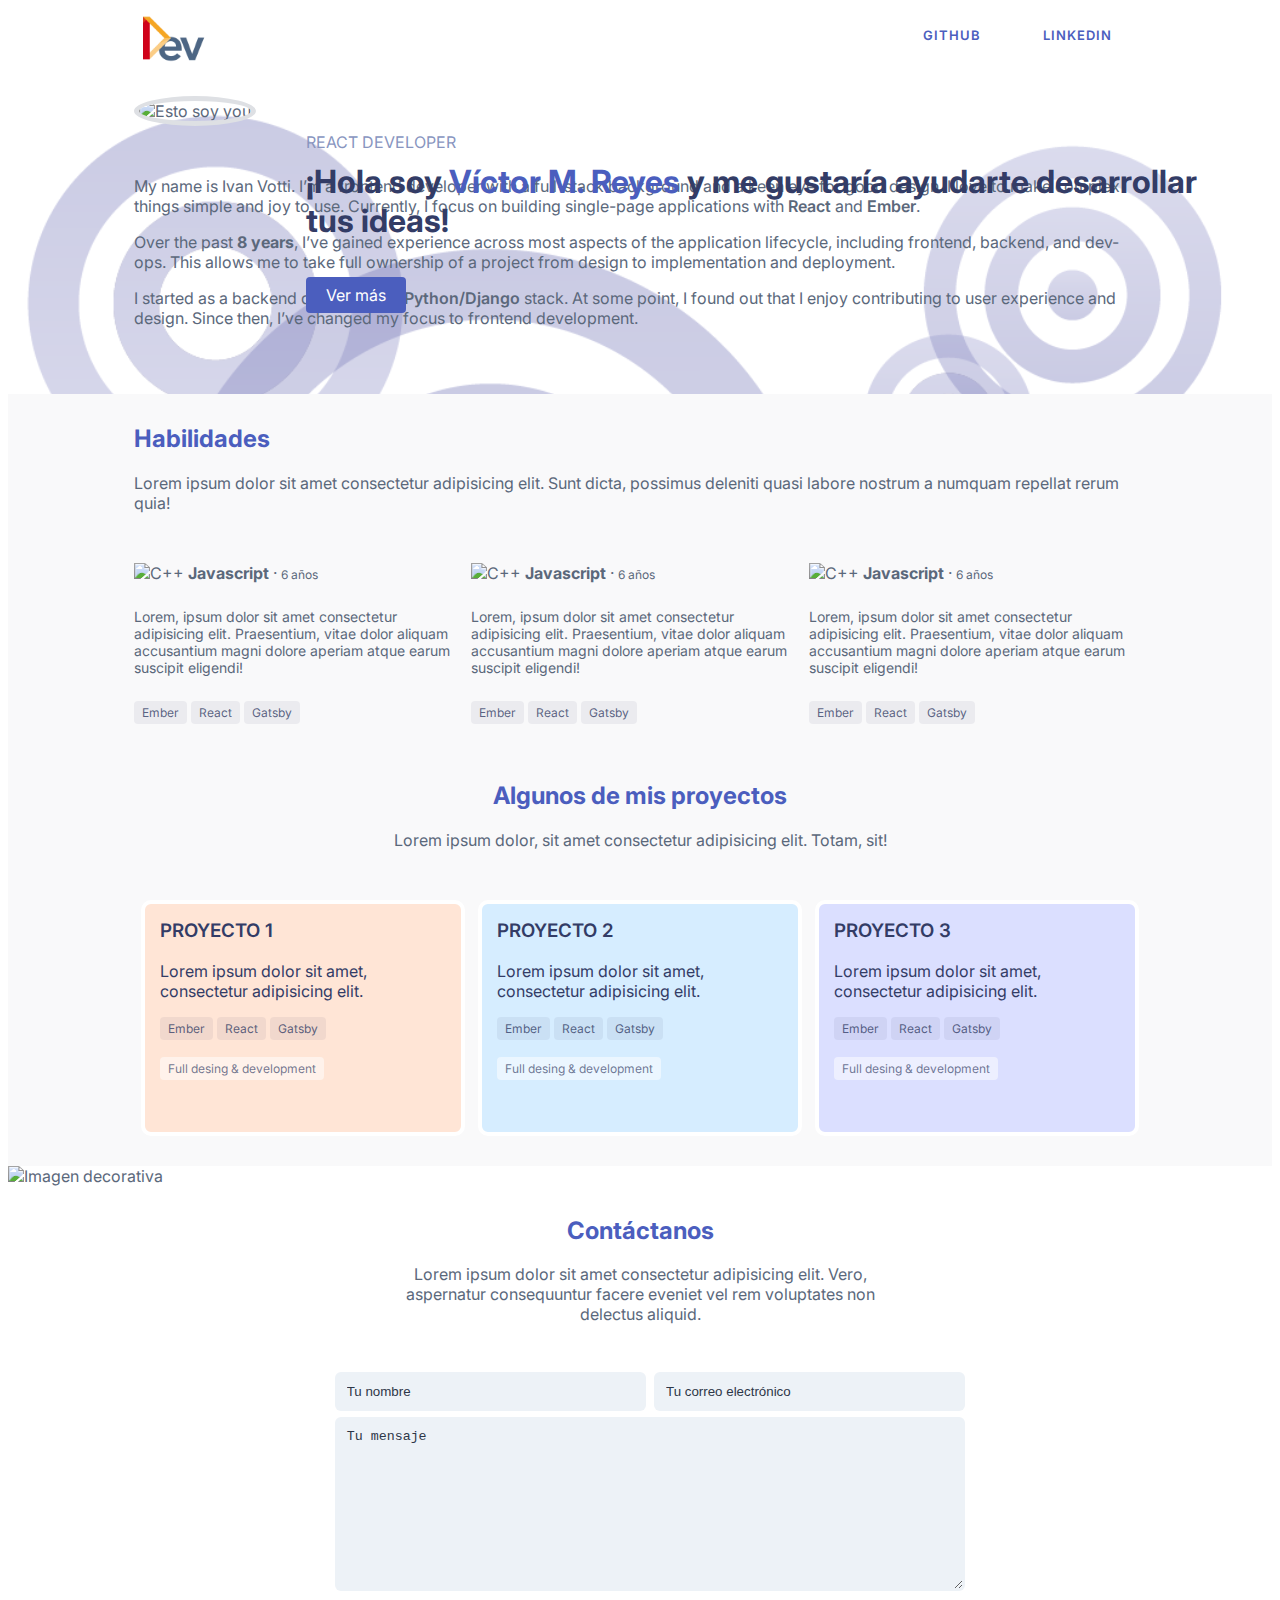
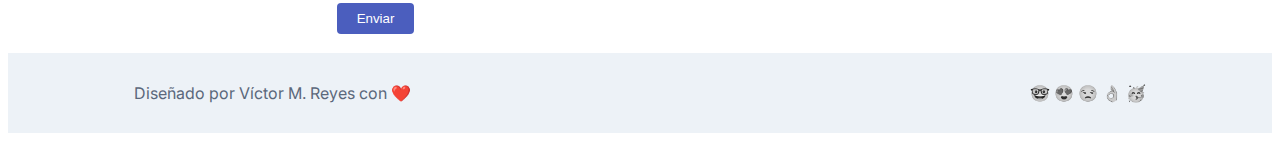
==== commit 9eb8fced: "Cambios en Links y CSS" ====
--- a/index.html
+++ b/index.html
@@ -1,428 +1,314 @@
 <!DOCTYPE html>
 <html lang="en">
-  <head>
-    <meta charset="UTF-8" />
-    <meta http-equiv="X-UA-Compatible" content="IE=edge" />
-    <meta name="viewport" content="width=device-width, initial-scale=1.0" />
-    <link rel="icon" href="favicon.png" type="image/png">
-    <link rel="preconnect" href="https://fonts.googleapis.com">
-<link rel="preconnect" href="https://fonts.gstatic.com" crossorigin>
-<link href="https://fonts.googleapis.com/css2?family=Inter:wght@100;200;300;400;500;600;700;800;900&display=swap" 
-rel="stylesheet">
-    <title>Inicio- Victor Reyes Portfolio</title>
-    <style>
-
-      body {
-        margin: 0;
-        padding: 0;
-        font-family: 'Inter', sans-serif;
-      }
-
-      h2 {
-        color: #4b5ebe;
-        margin-top: unset;
-      }
-
-      p {
-        font-weight: 200;
-      }
-      .nav-link{
-        display: inline; 
-        float: right; 
-        height: 36px
-      }
-
-      .nav-element {
-        display: inline; 
-        padding: 4px; 
-        margin-right: 10px
-      }
-
-      .avatar-header{
-        width: 30%;
-        border-radius: 50%;
-        border: 5px solid #dee0e4;
-      }
-          /* #333c66 */
-      .title-job{
-        text-transform: uppercase;
-        color: #8895bf;
-        font-weight: 400;
-        margin-bottom: 10px;
-      }
-
-      .title-header {
-        color:  #333c66;
-        margin-bottom: 45px;
-        margin-top: 0;
-        padding: 10px;
-      }
-      
-
-      .title-header-name {
-        color: #4b5ebe;
-      }
-
-      .button-header {
-        background-color: #4b5ebe;
-        color: #ffff;
-        text-decoration: none;
-        padding: 10px 20px;
-        border-radius: 4px;
-        cursor: pointer;
-      }
-
-      .text-bold{
-        font-weight: 600;
-      }
-
-      .container {
-        width: 80%;
-        margin: auto;
-      }
-
-      .mt{
-        margin-top: 20px;
-      }
-
-      .mt-50 {
-        margin-top: 50px;
-      }
-
-      .mb {
-        margin-bottom: 20px;
-      }
-
-      .mb-50{
-        margin-bottom: 50px;
-      }
-
-      .image-full-width {
-        width: 100%;
-      }
-
-      .habilities {
-        display: inline-flex;
-      }
-
-      .hability-card{
-        background-color: yellow;
-      }
-
-      .hability-icon{
-        height: 40px;
-      }
-
-      .hability-title h4{
-        display: inline;
-      }
-    </style>
-  </head>
-  <body>
-    <!-- Inicia NavBar -->
-    <div class="container ">
+
+<head>
+  <meta charset="UTF-8">
+  <meta http-equiv="X-UA-Compatible" content="IE=edge">
+  <meta name="viewport" content="width=device-width, initial-scale=1.0">
+  <link rel="icon" href="favicon.png" type="image/png">
+  <link rel="preconnect" href="https://fonts.googleapis.com">
+  <link rel="preconnect" href="https://fonts.gstatic.com" crossorigin>
+  <link href="https://fonts.googleapis.com/css2?family=Inter:wght@100;200;300;400;500;600;700;800;900&display=swap"
+    rel="stylesheet">
+  <link rel="stylesheet" href="https://necolas.github.io/normalize.css/8.0.1/normalize.css">
+  <link rel="stylesheet" href="css/style.css">
+  <title>Inicio - Víctor M. Reyes</title>
+</head>
+
+<body>
+  <div class="container">
+    <!-- Inicia navbar -->
     <nav class="mb">
-      <img  src="/img/brand/logo_2.png" alt="Logo de la imagen" height="64px" />
-      <!-- src: Origen de la imagen
-        alt: Descripcion de la imagen -->
+      <img class="navbar-logo" src="img/brand/logo_2.png" alt="Logo de mi sitio web" />
+      <!-- 
+      src: Origen de la imágen
+      alt: Descripción de la imágine 
+    -->
       <ul class="nav-link">
-        <li class="nav-element">
-          <a href="#" style="text-decoration: none">Github</a>
+        <li class="navbar-element">
+          <a class="navbar-link"  target="_blank" href="github/">GitHub</a>
         </li>
-        <li  class="nav-element">
-          <a href="# " style="text-decoration: none">Linked In</a>
+        <li class="navbar-element">
+          <a class="navbar-link" target="_blank" href="LinkedIn/">LinkedIn</a>
         </li>
       </ul>
-    </div>
-    </nav>
-    <!-- Finaliza Navbar -->
-    <!-- Inicia Header -->
-    <header class="container mb">
-      <img class="avatar-header"
-      src="img/Avatar.jpg" alt="Este soy yo" />
-
-      <div
-        style="
-          display: inline;
-          position: absolute;
-          padding: 15px 50px 15px 50px;
-        "
-      >
-        <h4 class="title-job">Developer</h4>
-        <h1 class="title-header ">
-          Hola soy <span class="title-header-name">Victor M. Reyes</span> y me gustaria ayudarte a
-          desarrollar tus ideas
-        </h1>
-        <a class="button-header"href="https://github.com/oicrruf/ "> Ver Mas </a>
-      </div>
-    </header>
-    <!-- Finaliza Header -->
-    <!-- Inicia seccion de descripcion -->
-    <section class="container mt-50 mb-50">
-      <p>
-        My name is Ivan Votti. I’m a frontend developer with a full-stack background and a keen eye for
-         good design. I love to make complex things simple and joy to use. Currently, I focus on building 
-         single-page applications with <span class="text-bold">React</span> and <span class="text-bold">Ember.</span>
-      </p>
-      <p>
-        Over the past <strong>8 years,</strong> I’ve gained experience across most aspects of the application lifecycle, 
-        including frontend, backend, and dev-ops. This allows me to take full ownership of a project from
-        design to implementation and deployment.
-      </p>
-      <p>
-        I started as a backend developer on <span class="text-bold">Python/Django </span> stack. At some point, I found out that I enjoy 
-        contributing to user experience and design. Since then, I’ve changed my focus to frontend development.
-      </p>
-    </section>
-    <!-- Finaliza seccion de descripcion -->
-    <!-- Inicia seccion de habilidades -->
-    <section  style="background-color: #f9f9fa; padding: 30px 0px 30px 0">
-      <div class="container">
+      <!-- ul: lista desordenada (unorder list) -->
+  </div>
+  </nav>
+  <!-- Finaliza navbar -->
+  <!-- Inicia header -->
+  <div class="header-background">
+  <header class="container mb">
+    <img class="avatar-header" src="img/avatar.jpg" alt="Esto soy you" />
+    <div class="header-detail" >
+      <h4 class="title-job">
+        React Developer
+      </h4>
+      <h1 class="title-header">
+        ¡Hola soy <span class="title-header-name">Víctor M. Reyes</span> y me gustaría ayudarte desarrollar tus ideas!
+      </h1>
+      <a class="button-main" href="https://github.com/oicrruf/">
+        Ver más
+      </a>
+    </div>
+    <!-- 
+      a: Sirve para anclar otros sitios web o páginas internas 
+    -->
+  </header>
+  <!-- Finaliza header -->
+  <!-- Inicia sección de descripción -->
+  <section class="container mt-50 pb-50">
+    <p>
+      My name is Ivan Votti. I’m a frontend developer with a full-stack background and a keen eye for good design. I
+      love to make complex things simple and joy to use. Currently, I focus on building single-page applications with
+      <span class="text-bold">React</span> and <span class="text-bold">Ember</span>.
+    </p>
+    <p>
+      Over the past <strong>8 years</strong>, I’ve gained experience across most aspects of the
+      application lifecycle, including
+      frontend, backend, and dev-ops. This allows me to take full ownership of a project from design to implementation
+      and deployment.
+    </p>
+    <p>
+      I started as a backend developer on <span class="text-bold">Python/Django</span> stack. At some point, I found
+      out
+      that I enjoy contributing to
+      user experience and design. Since then, I’ve changed my focus to frontend development.
+    </p>
+  </section>
+  </div>
+  <!-- Finaliza sección de descripción -->
+  <!-- Inicia sección de habilidades -->
+  <section class="section-design -bg__gray">
+    <div class="container">
       <h2>Habilidades</h2>
-      <p>
-        Lorem ipsum dolor sit amet consectetur, adipisicing elit. Aliquid atque,
-        laborum eius ea provident consequuntur quam deserunt sapiente possimus
-        ullam.
-      </p>
+      <p class="mb-50">Lorem ipsum dolor sit amet consectetur adipisicing elit. Sunt dicta, possimus deleniti quasi
+        labore
+        nostrum a
+        numquam repellat rerum quia!</p>
       <div class="habilities">
-        
+        <!-- Inicia tarjeta de lenguaje de programación -->
         <div class="hability-card">
+          <!-- Inicia bloque superior -->
           <div>
-            <!-- Tarjeta de lenguaje de programacion -->
-            <div class="hability-title">
-              <img
-              class="hability-icon"
+            <div>
+              <img class="habilty-icon"
                 src="https://upload.wikimedia.org/wikipedia/commons/thumb/1/18/ISO_C%2B%2B_Logo.svg/1200px-ISO_C%2B%2B_Logo.svg.png"
-                alt="C++"
-                
-              />
-              <h4>Javascript</h4>
-              <span>* 6 anos</span>
-            </div>
-            <!-- Tarjeta de lenguaje de programacion-->
-            <div>
-              <p>
-                Lorem ipsum dolor sit amet consectetur adipisicing elit. Id
-                minima dolorum nulla nostrum saepe ipsam consequuntur libero
-                minus nihil ratione?
-              </p>
-            </div>
-            <div>
-              <span>Ember</span>
-              <span>React</span>
-              <span>Gatsby</span>
-            </div>
-          </div>
-        </div>
-
-        <div style="display: inline">
-          <div style="width:60%; margin: auto;padding: 15px 0px 15px 0px">
-            <div>
-              <img
+                alt="C++">
+              <h4 class="hability-title">Javascript</h4>
+              <span class="hability-dot">·</span>
+              <span class="hability-experience"> 6 años</span>
+            </div>
+            <!-- Finaliza bloque superior -->
+            <!-- Inicia bloque medio -->
+
+            <p class="hability-description">Lorem, ipsum dolor sit amet consectetur adipisicing
+              elit. Praesentium, vitae
+              dolor aliquam
+              accusantium
+              magni
+              dolore aperiam atque earum suscipit eligendi!</p>
+            <!-- Finaliza bloque medio -->
+            <!-- Inicia bloque bajo -->
+            <div>
+              <span class="hability-tag">Ember</span>
+              <span class="hability-tag">React</span>
+              <span class="hability-tag">Gatsby</span>
+            </div>
+          </div>
+          <!-- Finaliza bloque bajo -->
+        </div>
+        <!-- Finaliza tarjeta de lenguaje de programación -->
+        <!-- Inicia tarjeta de lenguaje de programación -->
+        <div class="hability-card">
+          <!-- Inicia bloque superior -->
+          <div>
+            <div>
+              <img class="habilty-icon"
                 src="https://upload.wikimedia.org/wikipedia/commons/thumb/1/18/ISO_C%2B%2B_Logo.svg/1200px-ISO_C%2B%2B_Logo.svg.png"
-                alt="C++"
-                height="25px"
-              />
-              <h4>Javascript</h4>
-              <span>* 6 anos</span>
-            </div>
-            <div>
-              <p>
-                Lorem ipsum dolor sit amet consectetur adipisicing elit. Id
-                minima dolorum nulla nostrum saepe ipsam consequuntur libero
-                minus nihil ratione?
-              </p>
-            </div>
-            <div><span></span><span></span><span>Gatsby</span></div>
-
-            <span>Ember</span>
-            <span>React</span>
-            <span>Gatsby</span>
-          </div>
-        </div>
-      
-      
-        <div style="display: inline; margin-bottom: 20px;">
-          <div style="width:60%; margin: auto;padding: 15px 0px 15px 0px"" >
-            <!-- Tarjeta de lenguaje de programacion -->
-            <div>
-              <img
+                alt="C++">
+              <h4 class="hability-title">Javascript</h4>
+              <span class="hability-dot">·</span>
+              <span class="hability-experience"> 6 años</span>
+            </div>
+            <!-- Finaliza bloque superior -->
+            <!-- Inicia bloque medio -->
+
+            <p class="hability-description">Lorem, ipsum dolor sit amet consectetur adipisicing elit. Praesentium, vitae
+              dolor aliquam
+              accusantium
+              magni
+              dolore aperiam atque earum suscipit eligendi!</p>
+            <!-- Finaliza bloque medio -->
+            <!-- Inicia bloque bajo -->
+            <div>
+              <span class="hability-tag">Ember</span>
+              <span class="hability-tag">React</span>
+              <span class="hability-tag">Gatsby</span>
+            </div>
+          </div>
+          <!-- Finaliza bloque bajo -->
+        </div>
+        <!-- Finaliza tarjeta de lenguaje de programación -->
+        <!-- Inicia tarjeta de lenguaje de programación -->
+        <div class="hability-card">
+          <!-- Inicia bloque superior -->
+          <div>
+            <div>
+              <img class="habilty-icon"
                 src="https://upload.wikimedia.org/wikipedia/commons/thumb/1/18/ISO_C%2B%2B_Logo.svg/1200px-ISO_C%2B%2B_Logo.svg.png"
-                alt="C++"
-                height="25px"
-              />
-              <h4>Javascript</h4>
-              <span>* 6 anos</span>
-            </div>
-            <!-- Tarjeta de lenguaje de programacion-->
-            <div>
-              <p>
-                Lorem ipsum dolor sit amet consectetur adipisicing elit. Id
-                minima dolorum nulla nostrum saepe ipsam consequuntur libero
-                minus nihil ratione?
-              </p>
-            </div>
-            <div>
-              <span>Ember</span>
-              <span>React</span>
-              <span>Gatsby</span>
-            </div>
-          </div>
-        </div>
-
-        <div style="display: inline">
-          <div style="width:60%; margin: auto;padding: 15px 0px 15px 0px">
-            <div>
-              <img
-                src="https://upload.wikimedia.org/wikipedia/commons/thumb/1/18/ISO_C%2B%2B_Logo.svg/1200px-ISO_C%2B%2B_Logo.svg.png"
-                alt="C++"
-                height="25px"
-              />
-              <h4>Javascript</h4>
-              <span>* 6 anos</span>
-            </div>
-            <div>
-              <p>
-                Lorem ipsum dolor sit amet consectetur adipisicing elit. Id
-                minima dolorum nulla nostrum saepe ipsam consequuntur libero
-                minus nihil ratione?
-              </p>
-            </div>
-            <div><span></span><span></span><span>Gatsby</span></div>
-
-            <span>Ember</span>
-            <span>React</span>
-            <span>Gatsby</span>
-          </div>
-        </div>
-      
-      </div>
-    </div>
-    </section>
-    <!-- Finalizaseccion de habilidades -->
-    <!-- Inicia seccion de proyectos -->
-
-    <section style="background-color: beige; padding: 30px 0px 30px 0px">
-      <div class="container">
-      <h2>Algunos de mis trabajos</h2>
-      <p>
-        Lorem ipsum dolor sit amet consectetur adipisicing elit. Ab, provident?
-      </p>
-    <div class="habilities">
-      <div>
-      <div style="border: 4px solid #fff; width: 80%; margin: auto;">
-        <h3>Proyecto 1</h3>
-        <p>Lorem ipsum dolor sit.</p>
+                alt="C++">
+              <h4 class="hability-title">Javascript</h4>
+              <span class="hability-dot">·</span>
+              <span class="hability-experience"> 6 años</span>
+            </div>
+            <!-- Finaliza bloque superior -->
+            <!-- Inicia bloque medio -->
+
+            <p class="hability-description">Lorem, ipsum dolor sit amet consectetur adipisicing elit. Praesentium, vitae
+              dolor aliquam
+              accusantium
+              magni
+              dolore aperiam atque earum suscipit eligendi!</p>
+            <!-- Finaliza bloque medio -->
+            <!-- Inicia bloque bajo -->
+            <div>
+              <span class="hability-tag">Ember</span>
+              <span class="hability-tag">React</span>
+              <span class="hability-tag">Gatsby</span>
+            </div>
+          </div>
+          <!-- Finaliza bloque bajo -->
+        </div>
+        <!-- Finaliza tarjeta de lenguaje de programación -->
+      </div>
+    </div>
+  </section>
+  <!-- Finaliza sección de habilidades -->
+  <!-- Inicia sección de algunos de mi proyectos -->
+  <section class="section-design -bg__gray">
+    <div class="container">
+      <div class="section-design__center w-50">
+        <h2>Algunos de mis proyectos</h2>
+        <p class="mb-50">Lorem ipsum dolor, sit amet consectetur adipisicing elit. Totam, sit!</p>
+      </div>
+      <div class="projects">
+        <a href="project/project-1/">
+        <div class="project-single">
+          <!-- Inicia tarjeta de proyecto -->
+          <div class="project-card -bg__salmon">
+            <h3>Proyecto 1</h3>
+            <p>Lorem ipsum dolor sit amet, consectetur adipisicing elit.</p>
+            <!-- Etiquetas de proyecto -->
+            <div class="mb">
+              <span class="project-tag">Ember</span>
+              <span class="project-tag">React</span>
+              <span class="project-tag">Gatsby</span>
+            </div>
+            <div class="mb">
+              <span class="profile-tag">Full desing & development</span>
+            </div>
+            <!-- Finaliza etiquetas de proyecto -->
+            <!-- Imágen de proyecto -->
+            <img src="https://ivanvotti.com/static/6c7cc6c9ead4655e892a24c6b593ff18/2e3ee/vertebrolog.webp" alt=""
+              width="100%">
+            <!-- Finaliza imagen de proyecto -->
+          </div>
+          <!-- Finaliza tarjeta de proyecto -->
+        </div>
+      </a>
+      <a href="project/project-2/">
+        <div class="project-single">
+          <div class="project-card -bg__blue">
+            <h3>Proyecto 2</h3>
+            <p>Lorem ipsum dolor sit amet, consectetur adipisicing elit.</p>
+            <div class="mb">
+              <span class="project-tag">Ember</span>
+              <span class="project-tag">React</span>
+              <span class="project-tag">Gatsby</span>
+            </div>
+            <div class="mb">
+              <span class="profile-tag">Full desing & development</span>
+            </div>
+            <img src="https://ivanvotti.com/static/694eabe08cd1dc177638127547a6378e/2e3ee/csural.webp" alt=""
+              width="100%">
+          </div>
+        </div>
+      </a>
+      <a href="project/project-3/">
+        <div class="project-single">
+          <div class="project-card  -bg__purple">
+            <h3>Proyecto 3</h3>
+            <p>Lorem ipsum dolor sit amet, consectetur adipisicing elit.</p>
+            <div class="mb">
+              <span class="project-tag">Ember</span>
+              <span class="project-tag">React</span>
+              <span class="project-tag">Gatsby</span>
+            </div>
+            <div class="mb">
+              <span class="profile-tag">Full desing & development</span>
+            </div>
+            <img src="https://ivanvotti.com/static/ccb2ec424120520a4e18ac40fb1e12ff/2e3ee/svgjar.webp" alt=""
+              width="100%">
+          </div>
+        </div>
+      </a>
+      </div>
+    </div>
+  </section>
+  <!-- Finaliza sección de algunos de mi proyectos -->
+  <!-- Inicia sección de imágen -->
+  <section>
+    <img class="image-full-width" src="https://ivanvotti.com/static/cfe0191b18ad06cd620f3e1b65c34964/8b3f0/working.webp"
+      alt="Imagen decorativa">
+  </section>
+  <!-- Finaliza sección de imágen -->
+  <!-- Inicia sección de formulario -->
+  <section class="section-design -bg__white">
+    <div class="container">
+      <div class="section-design__center w-50">
+      <h2>Contáctanos</h2>
+      <p class="mb-50">Lorem ipsum dolor sit amet consectetur adipisicing elit. Vero, aspernatur consequuntur facere
+        eveniet vel rem
+        voluptates non delectus aliquid.</p>
+      </div>
+      <form action="#" id="contact-form">
+        <div class="two-inputs">
+          <input type="text" placeholder="Tu nombre">
+          <input type="text" placeholder="Tu correo electrónico">
+        </div>
         <div>
-          <span>Ember</span>
-          <span>React</span>
-          <span>Gatsby</span>
-        </div>
+          <textarea rows="10" placeholder="Tu mensaje"></textarea>
+        </div>
+        <div class="button-contact">
+          <button class="button-main">Enviar</button>
+        </div>
+      </form>
+    </div>
+  </section>
+  <!-- Finaliza sección de formulario -->
+  <!-- Inicia sección de footer -->
+  <footer class="section-design -bg__blue-light">
+    <div class="container">
+      <div class="row">
         <div>
-          <span>Full</span>
-        </div>
-        <img
-          src="https://ivanvotti.com/static/6c7cc6c9ead4655e892a24c6b593ff18/2e3ee/vertebrolog.webp"
-          width="100%"
-          alt=""
-        />
-      </div>
-      </div>
-      <div style="display: inline">
-      <div style="border: 4px solid #fff; width: 80%; margin: auto;">
-        <h3>Proyecto 2</h3>
-        <p>Lorem ipsum dolor sit.</p>
+          <p>Diseñado por Víctor M. Reyes con ❤️</p>
+        </div>
         <div>
-          <span>Ember</span>
-          <span>React</span>
-          <span>Gatsby</span>
-        </div>
-        <div>
-          <span>Full</span>
-        </div>
-        <img
-          src="https://ivanvotti.com/static/694eabe08cd1dc177638127547a6378e/2e3ee/csural.webp"
-          width="100%"
-          alt=""
-        />
-      </div>
-      </div>
-      <div style="display: inline">
-      <div style="border: 4px solid #fff; width: 80%; margin: auto;">
-        <h3>Proyecto 3</h3>
-        <p>Lorem ipsum dolor sit.</p>
-        <div>
-          <span>Ember</span>
-          <span>React</span>
-          <span>Gatsby</span>
-        </div>
-        <div>
-          <span>Full</span>
-        </div>
-        <img
-          src="https://ivanvotti.com/static/ccb2ec424120520a4e18ac40fb1e12ff/2e3ee/svgjar.webp"
-          width="100%"
-          alt=""
-        />
-       </div>
-      </div>
-      </div>
-    </div>
-  </div>
-    </section>
-    <!-- Finaliza seccion de proyectos -->
-    <!-- Inicia seccion de imagen -->
-    <section>
-      <img class="image-full-width"
-        src="https://ivanvotti.com/static/cfe0191b18ad06cd620f3e1b65c34964/8b3f0/working.webp"
-        alt="Imagen Decorativa"
-      />
-    </section>
-    <!-- Finaliza seccion de imagen -->
-    <!-- Inicia seccion de formulario -->
-    <section>
-      <div class="container">
-      <h2>Contactanos</h2>
-      <p>
-        Lorem ipsum dolor sit amet consectetur, adipisicing elit. Culpa
-        provident minima, nemo placeat ut libero obcaecati quae in sunt eaque
-        voluptatum nulla nesciunt corrupti ad fugit ipsam suscipit dolores
-        magnam!
-      </p>
-      <form action="#" >
-        <div style="margin-bottom: 5px;">
-          <input type="text" placeholder="Tu Nombre" />
-          <input type="text" placeholder="Tu correo electronico" />
-        </div>
-        <textarea
-          name=""
-          id=""
-          cols="30"
-          rows="10"
-          placeholder="Tu mensaje"
-        ></textarea>
-        <button style="display: block;">Enviar</button>
-      </form>
-    </div>
-    </section>
-    <!-- Finaliza seccion de formulario -->
-    <!-- Inicia seccion de footer -->
-    <footer style="padding: 20px 10px; background-color: #edf2f7;">
-      <div class="container">
-      <div style="display: inline;">
-        <p>Disenado por Victor M Reyes</p>
-      </div>
-      <div style="display: inline; float: right;">
-        <ul style="display: inline;">
-          <li style="display: inline;">😒</li>
-          <li style="display: inline;">😊</li>
-          <li style="display: inline;">😜</li>
-          <li style="display: inline;">🤷‍♀️</li>
-          <li style="display: inline;">😂</li>
-        </ul>
-      </div>
-    </div>
-    </footer>
-    <!-- Finaliza seccion de formulario -->
-  </body>
+          <ul class="float-right">
+            <li class=" icon-list">🤓</li>
+            <li class=" icon-list">😍</li>
+            <li class=" icon-list">😒</li>
+            <li class=" icon-list">👌</li>
+            <li class=" icon-list">🥳</li>
+          </ul>
+        </div>
+      </div>
+
+    </div>
+
+  </footer>
+  <!-- Finaliza sección de footer -->
+</body>
+
 </html>
--- a/css/style.css
+++ b/css/style.css
@@ -0,0 +1,338 @@
+*:focus {
+  outline: none !important;
+}
+::placeholder {
+  color: #2d3748;
+}
+
+::selection {
+  color: #fff;
+  background: #728197;
+}
+
+body {
+  color: #5b687b;
+  font-family: 'Inter', sans-serif;
+}
+
+h2 {
+  color: #4b5ebe;
+  margin-top: unset;
+}
+
+.nav-link {
+  display: inline;
+  float: right;
+  height: 36px;
+}
+
+.navbar-element {
+  display: inline;
+  padding: 4px;
+  margin-right: 10px;
+}
+
+.avatar-header {
+  width: 30%;
+  border-radius: 50%;
+  border: 5px solid #dee0e4;
+}
+
+.title-job {
+  text-transform: uppercase;
+  color: #8895bf;
+  font-weight: 400;
+  margin-bottom: 10px;
+}
+
+.title-header {
+  color: #333c66;
+  margin-bottom: 45px;
+  margin-top: 0px;
+}
+
+.header-detail {
+  display: inline;
+  position: absolute;
+  padding: 15px 50px 15px 50px;
+}
+
+.title-header-name {
+  color: #4b5ebe;
+}
+
+.button-main {
+  background-color: #4b5ebe;
+  color: #ffffff;
+  text-decoration: none;
+  /* padding-top: 10px;
+  padding-bottom: 10px;
+  padding-left: 20px;
+  padding-right: 20px; */
+  /* padding: 10px 20px 10px 20px; */
+  padding: 8px 20px;
+  border-radius: 4px;
+}
+
+.text-bold {
+  font-weight: 600;
+}
+
+.container {
+  width: 80%;
+  margin: auto;
+}
+
+.mt {
+  margin-top: 20px;
+}
+
+.navbar-logo {
+  height: 56px;
+  padding: 4px 0px;
+}
+
+.navbar-link {
+  text-decoration: none;
+  padding: 10px 20px;
+  text-transform: uppercase;
+  font-weight: 600;
+  letter-spacing: 1px;
+  font-size: 13px;
+  color: #4b5ebe;
+}
+
+.navbar-link:hover {
+  color: #333c66;
+}
+
+.mb {
+  margin-bottom: 20px;
+}
+
+.mt-50 {
+  margin-top: 50px;
+}
+.pb-50 {
+  padding-bottom: 50px;
+}
+
+.mb-50 {
+  margin-bottom: 50px;
+}
+
+.image-full-width {
+  width: 100%;
+}
+.header-background {
+  background-image: url('../img/header_bg.png');
+  background-repeat: no-repeat;
+  background-size: cover;
+  background-position: top;
+
+
+}
+.projects {
+  display: inline-flex;
+}
+a{
+  text-decoration: none;
+}
+
+.habilities {
+  display: inline-flex;
+}
+
+.hability-card {
+  margin-right: 10px;
+}
+
+.habilty-icon {
+  height: 18px;
+}
+
+.hability-title {
+  display: inline;
+}
+
+.hability-description {
+  font-size: 14px;
+  margin: 25px 0px;
+}
+
+.project-tag,
+.hability-tag {
+  background-color: rgba(51, 61, 102, 0.07);
+  color: rgba(51, 61, 102, 0.8);
+  font-size: 12px;
+  padding: 4px 8px;
+  border-radius: 4px;
+}
+
+.profile-tag {
+  background-color: hsla(0, 0%, 100%, 0.5);
+  color: rgba(51, 61, 102, 0.7);
+  font-size: 12px;
+  padding: 4px 8px;
+  border-radius: 4px;
+}
+
+.hability-dot {
+  color: #5b687b;
+}
+
+.hability-experience {
+  font-size: 12px;
+}
+
+.section-design {
+  padding: 30px 0px 30px 0px;
+}
+
+.section-design__center h2,
+.section-design__center p {
+  text-align: center;
+}
+
+.project-card {
+  border: 4px solid #fff;
+  width: 85%;
+  margin: auto;
+  border-radius: 10px;
+  padding: 15px;
+  transition: all 0.12s ease-out;
+
+
+}
+
+.project-card:hover {
+  transform: scale(1.1);
+  box-shadow: rgba(0, 0, 0, 0.24) 0px 3px 8px;
+
+}
+
+.project-card h3,
+.project-card p {
+  color: #333c66;
+}
+
+.project-card h3 {
+  text-transform: uppercase;
+  margin-top: 0; /* Es igual a escribir 0px*/
+  letter-spacing: 0px;
+  font-weight: 600;
+}
+
+.row {
+  display: inline;
+}
+
+/* .row div,
+.row div p,
+.row div ul,
+.row div ul li */
+.row * {
+  display: inline;
+}
+
+.row div ul {
+  margin: 0px;
+}
+
+.float-right {
+  float: right;
+}
+
+.icon-list {
+  filter: grayscale(100%);
+  transition: all 0.15s ease-out;
+}
+
+/* .icon-list li:first-child,
+.icon-list li:last-child {
+  font-size: 60px;
+} */
+
+.icon-list:hover {
+  filter: grayscale(0%);
+}
+
+
+#contact-form {
+  margin: auto;
+  display: block;
+  width: 60%;
+  margin-bottom: 30px;
+}
+
+#contact-form div.two-inputs {
+  display: grid;
+  grid-template-columns: repeat(2, 1fr);
+  grid-gap: 2rem;
+}
+
+#contact-form div.two-inputs input {
+  width: 100%;
+  margin-bottom: 10px;
+}
+
+#contact-form textarea,
+#contact-form input {
+  background-color: #edf2f7;
+  border: unset;
+  padding: 10px;
+  border-radius: 4px;
+  box-shadow: 0 0 0 2px #edf2f7;
+  transition: all 0.15s ease-out;
+  color: #2d3748;
+}
+
+#contact-form textarea:hover,
+#contact-form input:hover {
+box-shadow: 0 0 0 2px #ccd6e0;
+}
+
+#contact-form textarea:focus,
+#contact-form input:focus {
+background-color: #fff;
+box-shadow: inset 0 0 0 2px #667cea;
+}
+
+#contact-form textarea {
+  width: 100%;
+}
+
+#contact-form button {
+  float: left;
+  border: unset;
+  margin-top: 10px;
+}
+
+.-bg__salmon {
+  background-color: #ffe5d6;
+}
+
+.-bg__blue {
+  background-color: #d6edff;
+}
+
+.-bg__purple {
+  background-color: #dbdfff;
+}
+
+.-bg__gray {
+  background-color: #f9f9fa;
+}
+
+.-bg__white {
+  background-color: #ffffff;
+}
+
+.-bg__blue-light {
+  background-color: #edf2f7;
+}
+
+.w-50 {
+  width: 50%;
+  margin: auto;
+}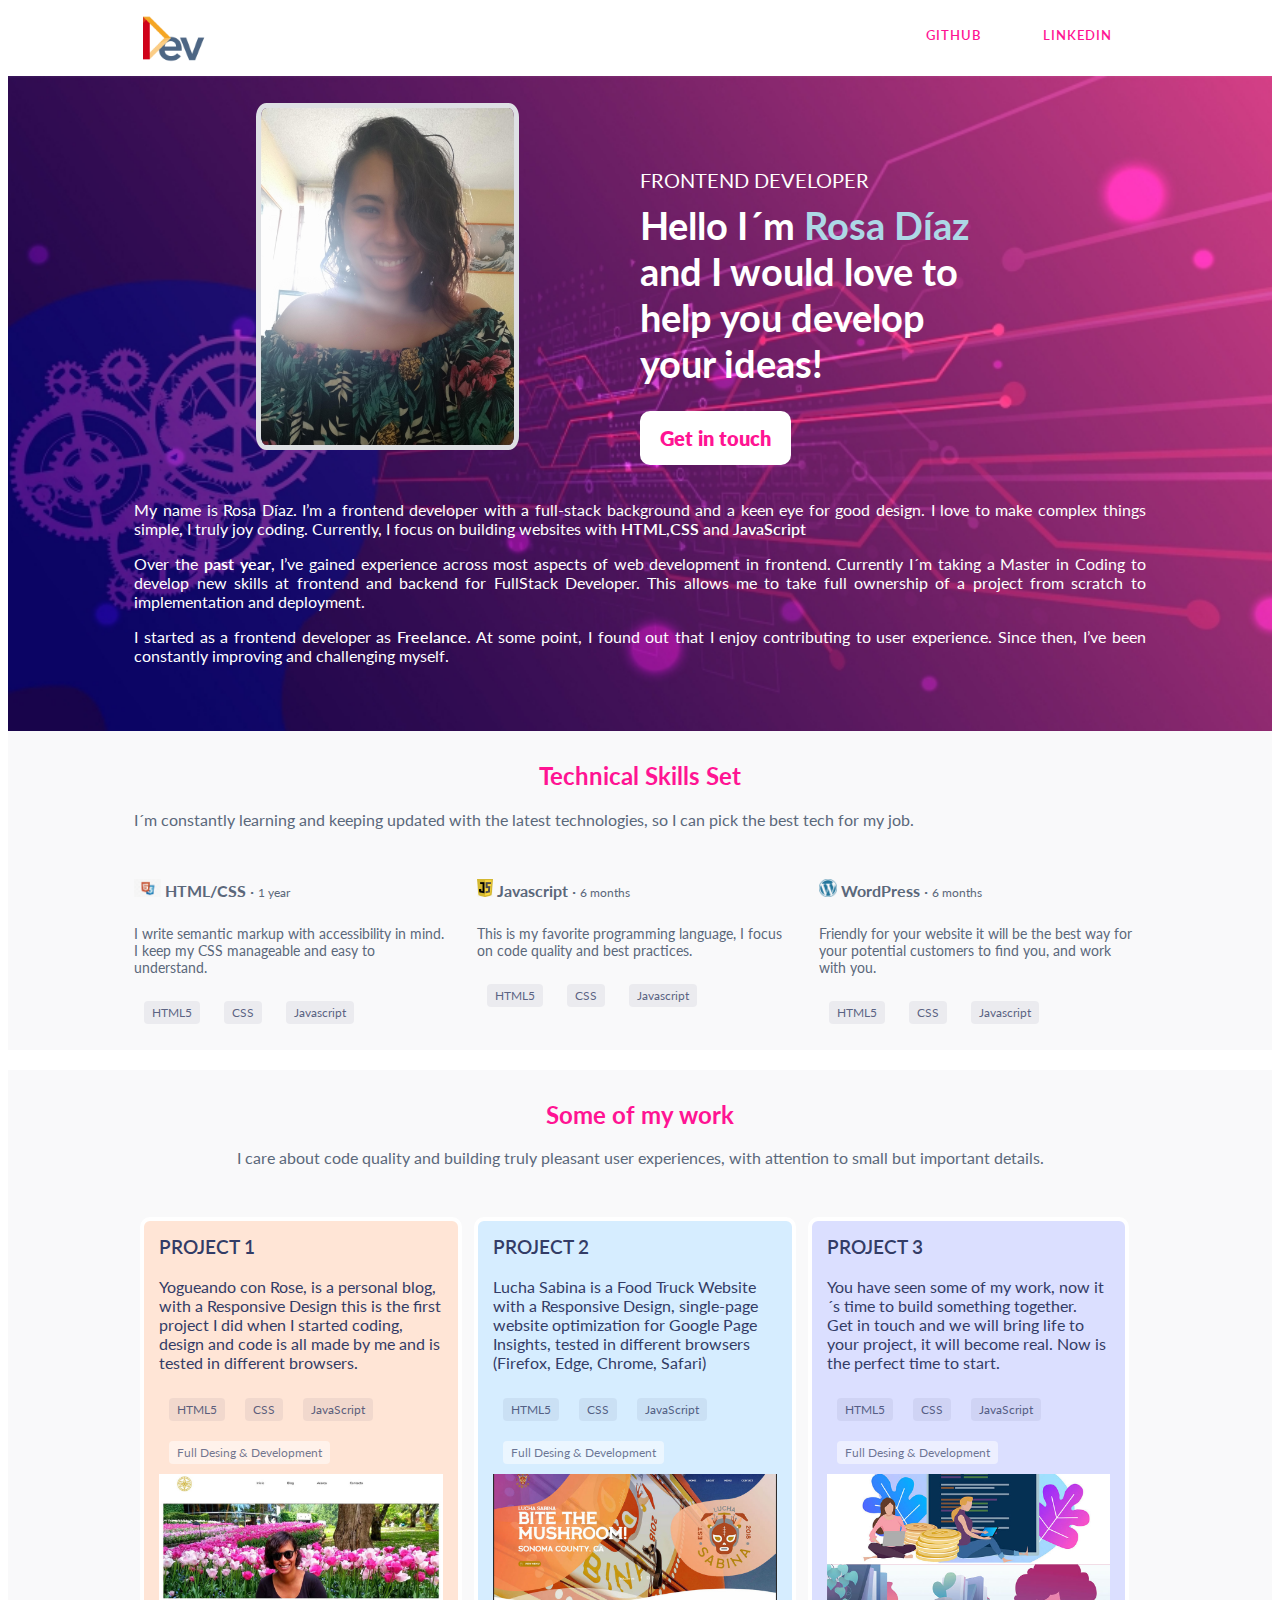
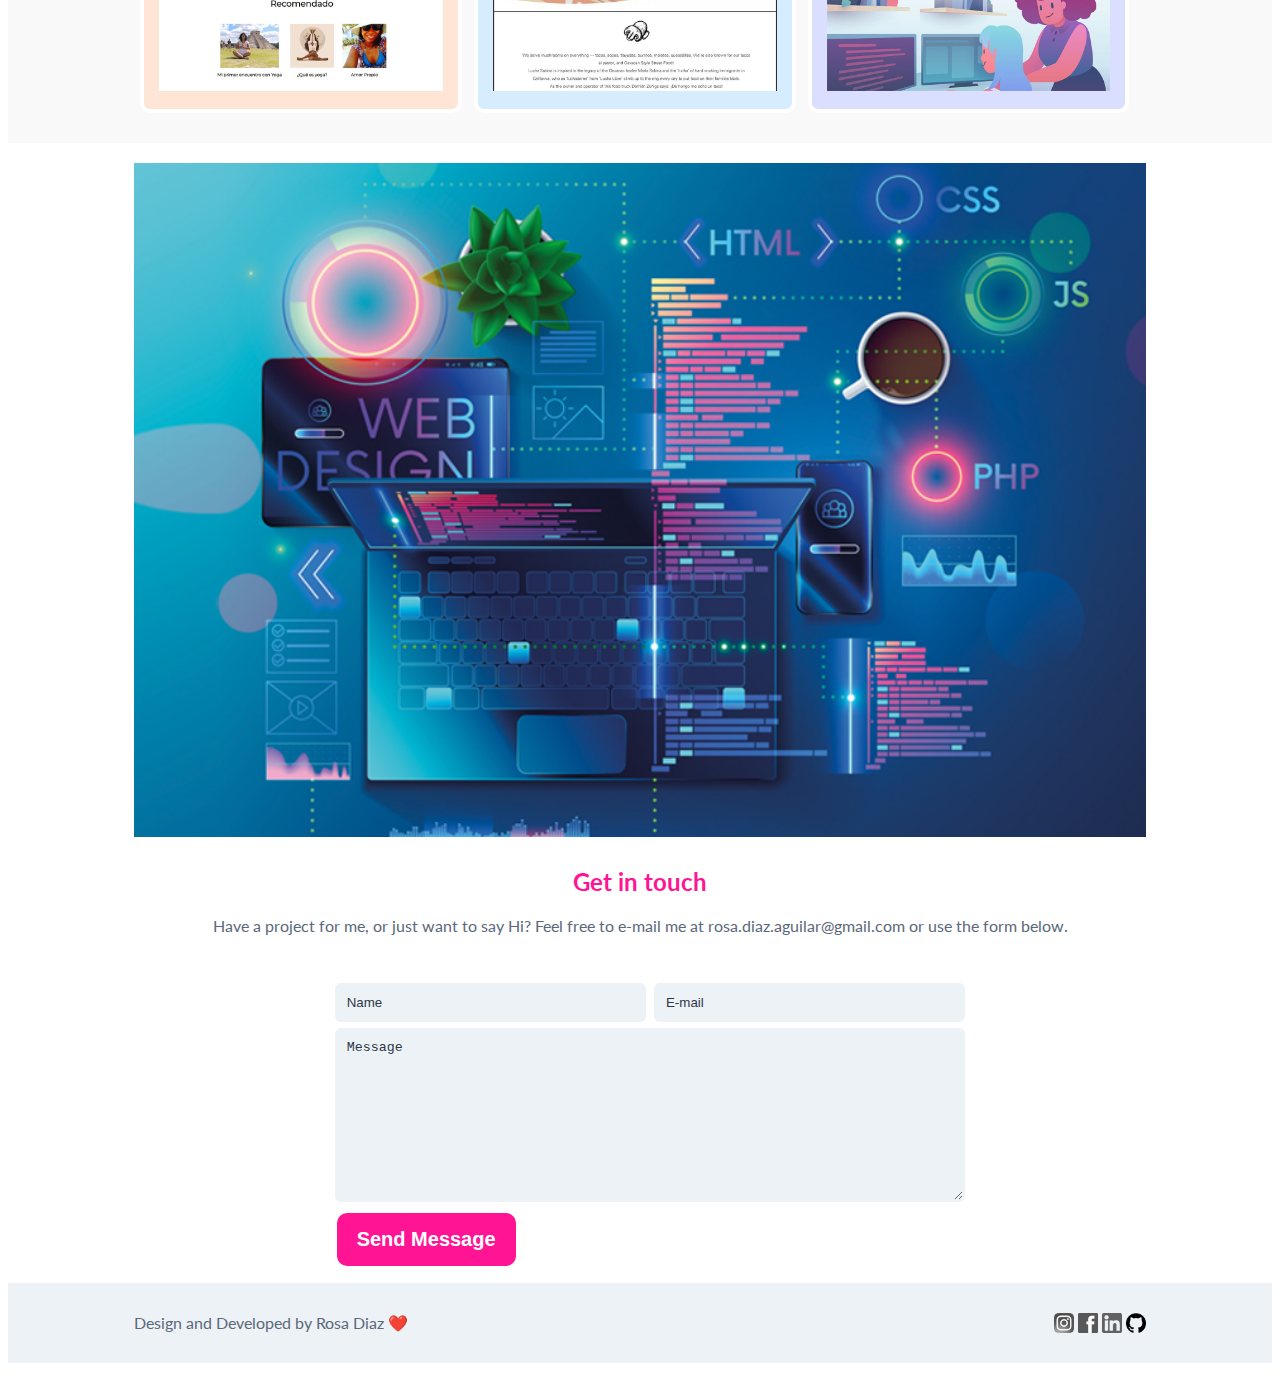
==== commit 269e8188: "Enero7" ====
--- a/index.html
+++ b/index.html
@@ -8,28 +8,31 @@
   <link rel="icon" href="favicon.png" type="image/png">
   <link rel="preconnect" href="https://fonts.googleapis.com">
   <link rel="preconnect" href="https://fonts.gstatic.com" crossorigin>
-  <link href="https://fonts.googleapis.com/css2?family=Inter:wght@100;200;300;400;500;600;700;800;900&display=swap"
-    rel="stylesheet">
+  <link rel="preconnect" href="https://fonts.googleapis.com">
+  <link rel="preconnect" href="https://fonts.gstatic.com" crossorigin>
+  <link rel="preconnect" href="https://fonts.googleapis.com">
+  <link rel="preconnect" href="https://fonts.gstatic.com" crossorigin>
+  <link href="https://fonts.googleapis.com/css2?family=Inter&family=Lato&display=swap" rel="stylesheet">
   <link rel="stylesheet" href="https://necolas.github.io/normalize.css/8.0.1/normalize.css">
   <link rel="stylesheet" href="css/style.css">
-  <title>Inicio - Víctor M. Reyes</title>
+  <title>Inicio - Rosa Díaz</title>
 </head>
 
 <body>
   <div class="container">
     <!-- Inicia navbar -->
-    <nav class="mb">
-      <img class="navbar-logo" src="img/brand/logo_2.png" alt="Logo de mi sitio web" />
+    <nav class="mb nav-media">
+      <img class="navbar-logo" src="brand/logo.jpg" alt="Logo de mi sitio web" />
       <!-- 
       src: Origen de la imágen
       alt: Descripción de la imágine 
     -->
       <ul class="nav-link">
         <li class="navbar-element">
-          <a class="navbar-link"  target="_blank" href="github/">GitHub</a>
+          <a class="navbar-link" target="_blank" href="https://github.com/Rosediaz2401">GitHub</a>
         </li>
         <li class="navbar-element">
-          <a class="navbar-link" target="_blank" href="LinkedIn/">LinkedIn</a>
+          <a class="navbar-link" target="_blank" href="https://www.linkedin.com/in/rosa-diaz-31219993/">LinkedIn</a>
         </li>
       </ul>
       <!-- ul: lista desordenada (unorder list) -->
@@ -38,54 +41,46 @@
   <!-- Finaliza navbar -->
   <!-- Inicia header -->
   <div class="header-background">
-  <header class="container mb">
-    <img class="avatar-header" src="img/avatar.jpg" alt="Esto soy you" />
-    <div class="header-detail" >
-      <h4 class="title-job">
-        React Developer
-      </h4>
-      <h1 class="title-header">
-        ¡Hola soy <span class="title-header-name">Víctor M. Reyes</span> y me gustaría ayudarte desarrollar tus ideas!
-      </h1>
-      <a class="button-main" href="https://github.com/oicrruf/">
-        Ver más
-      </a>
-    </div>
-    <!-- 
+    <header class="container mb">
+      <img class="avatar-header" src="brand/rose9.jpg" alt="Esto soy you" />
+      <div class="header-detail">
+        <h4 class="title-job">
+          frontend Developer
+        </h4>
+        <h1 class="title-header">
+          Hello I´m <span class="title-header-name">Rosa Díaz</span><br>and I would love to <br> help you develop <br>your ideas!
+        </h1>
+        <a class="button-main" href="https://github.com/Rosediaz2401">
+          Get in touch
+        </a>
+      </div>
+      <!-- 
       a: Sirve para anclar otros sitios web o páginas internas 
     -->
-  </header>
-  <!-- Finaliza header -->
-  <!-- Inicia sección de descripción -->
-  <section class="container mt-50 pb-50">
-    <p>
-      My name is Ivan Votti. I’m a frontend developer with a full-stack background and a keen eye for good design. I
-      love to make complex things simple and joy to use. Currently, I focus on building single-page applications with
-      <span class="text-bold">React</span> and <span class="text-bold">Ember</span>.
-    </p>
-    <p>
-      Over the past <strong>8 years</strong>, I’ve gained experience across most aspects of the
-      application lifecycle, including
-      frontend, backend, and dev-ops. This allows me to take full ownership of a project from design to implementation
-      and deployment.
-    </p>
-    <p>
-      I started as a backend developer on <span class="text-bold">Python/Django</span> stack. At some point, I found
-      out
-      that I enjoy contributing to
-      user experience and design. Since then, I’ve changed my focus to frontend development.
-    </p>
-  </section>
+    </header>
+    <!-- Finaliza header -->
+    <!-- Inicia sección de descripción -->
+    <section class="container mt-50 pb-50">
+      <p class="text-header">
+        My name is Rosa Díaz. I’m a frontend developer with a full-stack background and a keen eye for good design. I love to make complex things simple, I truly joy coding. Currently, I focus on building websites with
+        <span class="text-bold">HTML</span>,<span class="text-bold">CSS</span> and <span class="text-bold">JavaScript </span>
+      </p>
+      <p class="text-header">
+        Over the<strong> past year</strong>, I’ve gained experience across most aspects of 
+        web development in frontend. Currently I´m taking a Master in Coding to develop new skills at frontend and backend for FullStack Developer. This allows me to take full ownership of a project from scratch to implementation and deployment.
+      </p>
+      <p class="text-header">
+        I started as a frontend developer as <span class="text-bold">Freelance</span>. At some point, I found
+        out that I enjoy contributing to user experience. Since then, I’ve been constantly improving and challenging myself.
+      </p>
+    </section>
   </div>
   <!-- Finaliza sección de descripción -->
   <!-- Inicia sección de habilidades -->
   <section class="section-design -bg__gray">
     <div class="container">
-      <h2>Habilidades</h2>
-      <p class="mb-50">Lorem ipsum dolor sit amet consectetur adipisicing elit. Sunt dicta, possimus deleniti quasi
-        labore
-        nostrum a
-        numquam repellat rerum quia!</p>
+      <h2>Technical Skills Set</h2>
+      <p class="mb-50">I´m constantly learning and keeping updated with the latest technologies, so I can pick the best tech for my job.</p>
       <div class="habilities">
         <!-- Inicia tarjeta de lenguaje de programación -->
         <div class="hability-card">
@@ -93,27 +88,22 @@
           <div>
             <div>
               <img class="habilty-icon"
-                src="https://upload.wikimedia.org/wikipedia/commons/thumb/1/18/ISO_C%2B%2B_Logo.svg/1200px-ISO_C%2B%2B_Logo.svg.png"
+                src="brand/css-html.jpg"
                 alt="C++">
-              <h4 class="hability-title">Javascript</h4>
+              <h4 class="hability-title">HTML/CSS</h4>
               <span class="hability-dot">·</span>
-              <span class="hability-experience"> 6 años</span>
+              <span class="hability-experience"> 1 year</span>
             </div>
             <!-- Finaliza bloque superior -->
             <!-- Inicia bloque medio -->
 
-            <p class="hability-description">Lorem, ipsum dolor sit amet consectetur adipisicing
-              elit. Praesentium, vitae
-              dolor aliquam
-              accusantium
-              magni
-              dolore aperiam atque earum suscipit eligendi!</p>
+            <p class="hability-description">I write semantic markup with accessibility in mind. I keep my CSS manageable and easy to understand.</p>
             <!-- Finaliza bloque medio -->
             <!-- Inicia bloque bajo -->
             <div>
-              <span class="hability-tag">Ember</span>
-              <span class="hability-tag">React</span>
-              <span class="hability-tag">Gatsby</span>
+              <span class="hability-tag">HTML5</span>
+              <span class="hability-tag">CSS</span>
+              <span class="hability-tag">Javascript</span>
             </div>
           </div>
           <!-- Finaliza bloque bajo -->
@@ -125,26 +115,22 @@
           <div>
             <div>
               <img class="habilty-icon"
-                src="https://upload.wikimedia.org/wikipedia/commons/thumb/1/18/ISO_C%2B%2B_Logo.svg/1200px-ISO_C%2B%2B_Logo.svg.png"
+                src="brand/js.jpg"
                 alt="C++">
               <h4 class="hability-title">Javascript</h4>
               <span class="hability-dot">·</span>
-              <span class="hability-experience"> 6 años</span>
+              <span class="hability-experience"> 6 months</span>
             </div>
             <!-- Finaliza bloque superior -->
             <!-- Inicia bloque medio -->
 
-            <p class="hability-description">Lorem, ipsum dolor sit amet consectetur adipisicing elit. Praesentium, vitae
-              dolor aliquam
-              accusantium
-              magni
-              dolore aperiam atque earum suscipit eligendi!</p>
+            <p class="hability-description">This is my favorite programming language, I focus on code quality and best practices.</p>
             <!-- Finaliza bloque medio -->
             <!-- Inicia bloque bajo -->
             <div>
-              <span class="hability-tag">Ember</span>
-              <span class="hability-tag">React</span>
-              <span class="hability-tag">Gatsby</span>
+              <span class="hability-tag">HTML5</span>
+              <span class="hability-tag">CSS</span>
+              <span class="hability-tag">Javascript</span>
             </div>
           </div>
           <!-- Finaliza bloque bajo -->
@@ -156,26 +142,23 @@
           <div>
             <div>
               <img class="habilty-icon"
-                src="https://upload.wikimedia.org/wikipedia/commons/thumb/1/18/ISO_C%2B%2B_Logo.svg/1200px-ISO_C%2B%2B_Logo.svg.png"
+                src="brand/wp.png"
                 alt="C++">
-              <h4 class="hability-title">Javascript</h4>
+              <h4 class="hability-title">WordPress</h4>
               <span class="hability-dot">·</span>
-              <span class="hability-experience"> 6 años</span>
+              <span class="hability-experience"> 6 months</span>
             </div>
             <!-- Finaliza bloque superior -->
             <!-- Inicia bloque medio -->
 
-            <p class="hability-description">Lorem, ipsum dolor sit amet consectetur adipisicing elit. Praesentium, vitae
-              dolor aliquam
-              accusantium
-              magni
-              dolore aperiam atque earum suscipit eligendi!</p>
+            <p class="hability-description">Friendly for your website it will be the best way for your potential customers to find you, and work with you.
+            </p>
             <!-- Finaliza bloque medio -->
             <!-- Inicia bloque bajo -->
             <div>
-              <span class="hability-tag">Ember</span>
-              <span class="hability-tag">React</span>
-              <span class="hability-tag">Gatsby</span>
+              <span class="hability-tag">HTML5</span>
+              <span class="hability-tag">CSS</span>
+              <span class="hability-tag">Javascript</span>
             </div>
           </div>
           <!-- Finaliza bloque bajo -->
@@ -189,77 +172,77 @@
   <section class="section-design -bg__gray">
     <div class="container">
       <div class="section-design__center w-50">
-        <h2>Algunos de mis proyectos</h2>
-        <p class="mb-50">Lorem ipsum dolor, sit amet consectetur adipisicing elit. Totam, sit!</p>
+        <h2>Some of my work</h2>
+        <p class="mb-50">I care about code quality and building truly pleasant user experiences, with attention to small but important details.</p>
       </div>
       <div class="projects">
-        <a href="project/project-1/">
-        <div class="project-single">
-          <!-- Inicia tarjeta de proyecto -->
-          <div class="project-card -bg__salmon">
-            <h3>Proyecto 1</h3>
-            <p>Lorem ipsum dolor sit amet, consectetur adipisicing elit.</p>
-            <!-- Etiquetas de proyecto -->
-            <div class="mb">
-              <span class="project-tag">Ember</span>
-              <span class="project-tag">React</span>
-              <span class="project-tag">Gatsby</span>
-            </div>
-            <div class="mb">
-              <span class="profile-tag">Full desing & development</span>
-            </div>
-            <!-- Finaliza etiquetas de proyecto -->
-            <!-- Imágen de proyecto -->
-            <img src="https://ivanvotti.com/static/6c7cc6c9ead4655e892a24c6b593ff18/2e3ee/vertebrolog.webp" alt=""
-              width="100%">
-            <!-- Finaliza imagen de proyecto -->
-          </div>
-          <!-- Finaliza tarjeta de proyecto -->
-        </div>
-      </a>
-      <a href="project/project-2/">
-        <div class="project-single">
-          <div class="project-card -bg__blue">
-            <h3>Proyecto 2</h3>
-            <p>Lorem ipsum dolor sit amet, consectetur adipisicing elit.</p>
-            <div class="mb">
-              <span class="project-tag">Ember</span>
-              <span class="project-tag">React</span>
-              <span class="project-tag">Gatsby</span>
-            </div>
-            <div class="mb">
-              <span class="profile-tag">Full desing & development</span>
-            </div>
-            <img src="https://ivanvotti.com/static/694eabe08cd1dc177638127547a6378e/2e3ee/csural.webp" alt=""
-              width="100%">
-          </div>
-        </div>
-      </a>
-      <a href="project/project-3/">
-        <div class="project-single">
-          <div class="project-card  -bg__purple">
-            <h3>Proyecto 3</h3>
-            <p>Lorem ipsum dolor sit amet, consectetur adipisicing elit.</p>
-            <div class="mb">
-              <span class="project-tag">Ember</span>
-              <span class="project-tag">React</span>
-              <span class="project-tag">Gatsby</span>
-            </div>
-            <div class="mb">
-              <span class="profile-tag">Full desing & development</span>
-            </div>
-            <img src="https://ivanvotti.com/static/ccb2ec424120520a4e18ac40fb1e12ff/2e3ee/svgjar.webp" alt=""
-              width="100%">
-          </div>
-        </div>
-      </a>
+        <a href="https://naughty-joliot-d765d1.netlify.app/index.html">
+          <div class="project-single">
+            <!-- Inicia tarjeta de proyecto -->
+            <div class="project-card -bg__salmon">
+              <h3>Project 1</h3>
+              <p>Yogueando con Rose, is a personal blog, with a Responsive Design this is the first project I did when I started coding, design and code is all made by me and is tested in different browsers.</p>
+              <!-- Etiquetas de proyecto -->
+              <div class="mb mb-project">
+                <span class="project-tag">HTML5</span>
+                <span class="project-tag">CSS</span>
+                <span class="project-tag">JavaScript</span>
+              </div>
+              <div class="mb mb-project">
+                <span class="profile-tag">Full Desing & Development</span>
+              </div>
+              <!-- Finaliza etiquetas de proyecto -->
+              <!-- Imágen de proyecto -->
+              <img src="brand/blog.jpg " alt=""
+                width="100%">
+              <!-- Finaliza imagen de proyecto -->
+            </div>
+            <!-- Finaliza tarjeta de proyecto -->
+          </div>
+        </a>
+        <a href="https://luchasabina.com/ ">
+          <div class="project-single">
+            <div class="project-card -bg__blue">
+              <h3>Project 2</h3>
+              <p>Lucha Sabina is a Food Truck Website with a Responsive Design, single-page website optimization for Google Page Insights, tested in different browsers (Firefox, Edge, Chrome, Safari) </p>
+              <div class="mb mb-project">
+                <span class="project-tag">HTML5</span>
+                <span class="project-tag">CSS</span>
+                <span class="project-tag">JavaScript</span>
+              </div>
+              <div class="mb mb-project">
+                <span class="profile-tag">Full Desing & Development</span>
+              </div>
+              <img class="image-project-b" src="brand/sabina.jpg " alt=""
+                width="100%">
+            </div>
+          </div>
+        </a>
+        <a href="project/mi-primera-app/">
+          <div class="project-single">
+            <div class="project-card  -bg__purple">
+              <h3>Project 3</h3>
+              <p>You have seen some of my work, now it´s time to build something together.<br> Get in touch and we will bring life to your project, it will become real. Now is the perfect time to start.</p>
+              <div class="mb mb-project">
+                <span class="project-tag">HTML5</span>
+                <span class="project-tag">CSS</span>
+                <span class="project-tag">JavaScript</span>
+              </div>
+              <div class="mb mb-project">
+                <span class="profile-tag">Full Desing & Development</span>
+              </div>
+              <img src="brand/woman.jpg" alt=""
+                width="100%">
+            </div>
+          </div>
+        </a>
       </div>
     </div>
   </section>
   <!-- Finaliza sección de algunos de mi proyectos -->
   <!-- Inicia sección de imágen -->
   <section>
-    <img class="image-full-width" src="https://ivanvotti.com/static/cfe0191b18ad06cd620f3e1b65c34964/8b3f0/working.webp"
+    <img class="image-full-width" src="brand/come.jpg"
       alt="Imagen decorativa">
   </section>
   <!-- Finaliza sección de imágen -->
@@ -267,21 +250,19 @@
   <section class="section-design -bg__white">
     <div class="container">
       <div class="section-design__center w-50">
-      <h2>Contáctanos</h2>
-      <p class="mb-50">Lorem ipsum dolor sit amet consectetur adipisicing elit. Vero, aspernatur consequuntur facere
-        eveniet vel rem
-        voluptates non delectus aliquid.</p>
+        <h2>Get in touch</h2>
+        <p class="mb-50">Have a project for me, or just want to say Hi? Feel free to e-mail me at rosa.diaz.aguilar@gmail.com or use the form below.</p>
       </div>
       <form action="#" id="contact-form">
-        <div class="two-inputs">
-          <input type="text" placeholder="Tu nombre">
-          <input type="text" placeholder="Tu correo electrónico">
+        <div class="from">
+          <input type="text" placeholder="Name">
+          <input type="text" placeholder="E-mail">
         </div>
         <div>
-          <textarea rows="10" placeholder="Tu mensaje"></textarea>
+          <textarea rows="10" placeholder="Message"></textarea>
         </div>
         <div class="button-contact">
-          <button class="button-main">Enviar</button>
+          <button class="button-main button-secondary">Send Message</button>
         </div>
       </form>
     </div>
@@ -292,15 +273,18 @@
     <div class="container">
       <div class="row">
         <div>
-          <p>Diseñado por Víctor M. Reyes con ❤️</p>
+          <p>Design and Developed by Rosa Diaz ❤️</p>
         </div>
         <div>
           <ul class="float-right">
-            <li class=" icon-list">🤓</li>
-            <li class=" icon-list">😍</li>
-            <li class=" icon-list">😒</li>
-            <li class=" icon-list">👌</li>
-            <li class=" icon-list">🥳</li>
+            <li class="icon-list"><a href="https://www.instagram.com/rosydiaza/"><img class="icon-image" src="brand/instagram.png"
+              alt="Instagram"></li></a>
+            <li class="icon-list"><a href="https://www.facebook.com/rosy.diaz.7921"><img class="icon-image" src="brand/facebook.jpg"
+              alt="Facebook"></li></a>
+            <li class="icon-list"><a href="https://www.linkedin.com/in/rosa-diaz-31219993/"><img class="icon-image" src="brand/link.png"
+              alt="Linkedin"></li></a>
+            <li class="icon-list"><a href="https://github.com/Rosediaz2401"><img class="icon-image" src="brand/git.png"
+              alt="Github"></li></a>
           </ul>
         </div>
       </div>
@@ -309,6 +293,15 @@
 
   </footer>
   <!-- Finaliza sección de footer -->
+  <script type="text/javascript">
+    function cambiarModo(){
+      var cuerpoweb= document.body;
+      let secciones= document.querySelectorAll(".section-design.bg__gray")
+      console.log(secciones)
+      cuerpoweb.classList.toggle("oscuro");
+      secciones[0].classList.toggle("oscuro");
+    }
+  </script>
 </body>
 
-</html>
+</html>--- a/css/style.css
+++ b/css/style.css
@@ -1,29 +1,36 @@
 *:focus {
   outline: none !important;
 }
+
 ::placeholder {
   color: #2d3748;
 }
 
 ::selection {
-  color: #fff;
+  color: #ffffff;
   background: #728197;
+}
+
+a {
+  text-decoration: none;
 }
 
 body {
   color: #5b687b;
-  font-family: 'Inter', sans-serif;
+  font-family: 'Lato', sans-serif;
 }
 
 h2 {
-  color: #4b5ebe;
+  color: deeppink;
   margin-top: unset;
+  text-align: center;
 }
 
 .nav-link {
   display: inline;
   float: right;
   height: 36px;
+  justify-self: end;
 }
 
 .navbar-element {
@@ -33,45 +40,62 @@
 }
 
 .avatar-header {
-  width: 30%;
-  border-radius: 50%;
+  width: 40%;
+  border-radius: 4%;
   border: 5px solid #dee0e4;
+  align-self: center;
 }
 
 .title-job {
   text-transform: uppercase;
-  color: #8895bf;
+  color: white;
   font-weight: 400;
   margin-bottom: 10px;
+  font-size: 20px;
 }
 
 .title-header {
-  color: #333c66;
+  color: white;
   margin-bottom: 45px;
   margin-top: 0px;
+  font-size: 46px;
+  text-align: left;
 }
 
 .header-detail {
-  display: inline;
-  position: absolute;
-  padding: 15px 50px 15px 50px;
+  margin-top: 65px;
+  justify-self: start;
 }
 
 .title-header-name {
-  color: #4b5ebe;
+  color: lightblue;
 }
 
 .button-main {
-  background-color: #4b5ebe;
-  color: #ffffff;
+  background-color: white;
+  color: deeppink;
   text-decoration: none;
+  font-weight: 800;
   /* padding-top: 10px;
   padding-bottom: 10px;
   padding-left: 20px;
   padding-right: 20px; */
   /* padding: 10px 20px 10px 20px; */
-  padding: 8px 20px;
-  border-radius: 4px;
+  padding: 15px 20px;
+  border-radius: 10px;
+  font-size: 20px;
+}
+.button-secondary{
+  background-color: deeppink;
+  color: white;
+}
+.button-main:hover{
+  background-color: lightblue;
+  color: deeppink;
+}
+.button-secondary:hover{
+  background-color: lightblue;
+  color: deeppink;
 }
 
 .text-bold {
@@ -83,6 +107,9 @@
   margin: auto;
 }
 
+.text-header{
+  color: white;
+}
 .mt {
   margin-top: 20px;
 }
@@ -90,6 +117,7 @@
 .navbar-logo {
   height: 56px;
   padding: 4px 0px;
+  justify-self: start;
 }
 
 .navbar-link {
@@ -99,7 +127,7 @@
   font-weight: 600;
   letter-spacing: 1px;
   font-size: 13px;
-  color: #4b5ebe;
+  color: deeppink;
 }
 
 .navbar-link:hover {
@@ -107,12 +135,19 @@
 }
 
 .mb {
-  margin-bottom: 20px;
-}
-
+  display: grid;
+  grid-template-columns: 50% 50%;
+  justify-items: center;
+  align-items: flex-start;
+}
+
+.mb-project{
+  display: flex;
+}
 .mt-50 {
   margin-top: 50px;
 }
+
 .pb-50 {
   padding-bottom: 50px;
 }
@@ -121,26 +156,25 @@
   margin-bottom: 50px;
 }
 
-.image-full-width {
-  width: 100%;
-}
 .header-background {
-  background-image: url('../img/header_bg.png');
+  background-image: url("../brand/background7.jpg.jpg");
   background-repeat: no-repeat;
   background-size: cover;
   background-position: top;
-
-
-}
-.projects {
+}
+.image-full-width {
+  width: 80%;
+    display: block;
+    margin: auto;
+}
+
+.projects{
   display: inline-flex;
 }
-a{
-  text-decoration: none;
-}
-
 .habilities {
-  display: inline-flex;
+  display: grid;
+  grid-template-columns: repeat(3,1fr);
+  grid-gap: 16px;
 }
 
 .hability-card {
@@ -167,6 +201,7 @@
   font-size: 12px;
   padding: 4px 8px;
   border-radius: 4px;
+  margin: 10px;
 }
 
 .profile-tag {
@@ -175,8 +210,13 @@
   font-size: 12px;
   padding: 4px 8px;
   border-radius: 4px;
-}
-
+  margin: 10px;
+}
+
+/*.image-project-b{
+  width: 100%;
+  height: 337px;
+}*/
 .hability-dot {
   color: #5b687b;
 }
@@ -187,6 +227,7 @@
 
 .section-design {
   padding: 30px 0px 30px 0px;
+  margin-bottom: 20px;
 }
 
 .section-design__center h2,
@@ -201,14 +242,11 @@
   border-radius: 10px;
   padding: 15px;
   transition: all 0.12s ease-out;
-
-
 }
 
 .project-card:hover {
-  transform: scale(1.1);
+  transform: scale(1.01);
   box-shadow: rgba(0, 0, 0, 0.24) 0px 3px 8px;
-
 }
 
 .project-card h3,
@@ -248,15 +286,18 @@
   transition: all 0.15s ease-out;
 }
 
+.icon-list:hover {
+  filter: grayscale(0%);
+}
+.icon-image{
+  height: 20px;
+  width: 20px;
+}
+
 /* .icon-list li:first-child,
 .icon-list li:last-child {
   font-size: 60px;
 } */
-
-.icon-list:hover {
-  filter: grayscale(0%);
-}
-
 
 #contact-form {
   margin: auto;
@@ -265,13 +306,13 @@
   margin-bottom: 30px;
 }
 
-#contact-form div.two-inputs {
+#contact-form .from {
   display: grid;
   grid-template-columns: repeat(2, 1fr);
   grid-gap: 2rem;
 }
 
-#contact-form div.two-inputs input {
+#contact-form input {
   width: 100%;
   margin-bottom: 10px;
 }
@@ -289,13 +330,13 @@
 
 #contact-form textarea:hover,
 #contact-form input:hover {
-box-shadow: 0 0 0 2px #ccd6e0;
+  box-shadow: 0 0 0 2px #ccd6e0;
 }
 
 #contact-form textarea:focus,
 #contact-form input:focus {
-background-color: #fff;
-box-shadow: inset 0 0 0 2px #667cea;
+  background-color: #fff;
+  box-shadow: inset 0 0 0 2px #667cea;
 }
 
 #contact-form textarea {
@@ -335,4 +376,167 @@
 .w-50 {
   width: 50%;
   margin: auto;
-}+}
+
+@media only screen and (max-width:450px){
+  .navbar-logo{
+    display:none
+  }
+  .nav-link{
+    justify-self: center;
+  }
+  #contact-form .from{
+    grid-template-columns: none;
+    grid-gap: 0px;
+  }
+  .button-main{
+    font-size: 18px;
+  }
+}
+@media only screen and (max-width:650px){
+  #contact-form .from{
+    grid-template-columns: none;
+    grid-gap: 0px;
+  }
+}
+
+@media only screen and (max-width:650px){
+  .nav-media{
+    display: grid !important;
+    grid-template-columns: 50% 50% !important;
+    align-items: flex-start;
+  }
+  .habilities,
+  .projects{
+    grid-template-columns: 100%;
+    grid-gap: 16px;
+    display: grid;
+  }
+  .mb{
+    display: grid;
+    grid-template-columns: 100%;
+  }
+  .avatar-header{
+    display: none;
+  }
+  .title-header{
+    font-size: 30px;
+  }
+  .text-header{
+    text-align: justify;
+  }
+  .section-design__center p {
+    text-align: justify;
+}
+.button-secondary{
+  padding: 10px;
+}
+.-bg__blue-light{
+  font-size: 15px;
+}
+.row * {
+  display: flex;
+  justify-content: center;
+}
+
+.icon-list{
+  padding: 20px 8px;
+}
+}
+
+
+@media only screen and (max-width:950px){
+  .habilities,
+  .projects{
+    grid-template-columns: 100%;
+    grid-gap: 16px;
+    display: grid;
+  }
+  .mb{
+    display: grid;
+    grid-template-columns: 100%;
+  }
+  .hability-card{
+    margin-bottom: 20px;
+  }
+  .nav-link{
+    display: flex;
+    justify-content: end;
+  }
+  .avatar-header{
+    display: none;
+  }
+  .header-detail{
+    padding: 30px 0px;
+  }
+  .title-header{
+    margin-bottom: 40px;
+    font-size: 32px;
+    text-align: justify;
+  }
+  .section-design__center{
+    width: 100%;
+  }
+  .mb-project{
+    display: flex;
+  }
+  .nav-media{
+    display: grid;
+    grid-template-columns: 50% 50%;
+    align-items: flex-start;
+  }
+  .text-header{
+    margin-top: -10px;
+    text-align: justify;
+  }
+  .row {
+    display: grid;
+     grid-template-rows: 50% 50%;
+    justify-content: center;
+  }
+  .row * {
+    justify-self: center;
+    padding-top: 5px;
+  }
+  .float-right{
+    padding-left: 0;
+  }
+}
+@media only screen and (min-width:1200px){
+
+  .mb{
+    display: grid;
+    grid-template-columns: 50% 50%;
+  }
+
+  .avatar-header{
+    width: 50%;
+    align-self: end;
+    margin-top: 25px;
+  }
+
+  .title-header{
+    margin-bottom: 40px;
+    font-size: 38px;
+    text-align: justify;
+  }
+  .section-design__center{
+    width: 100%;
+  }
+  .mb-project{
+    display: flex;
+  }
+  .nav-media{
+    display: grid;
+    grid-template-columns: 50% 50%;
+    align-items: flex-start;
+  }
+  .text-header{
+    text-align: justify;
+  }
+  .projects{
+    display: grid;
+    grid-template-columns: 33% 33% 33%;
+  }
+
+}
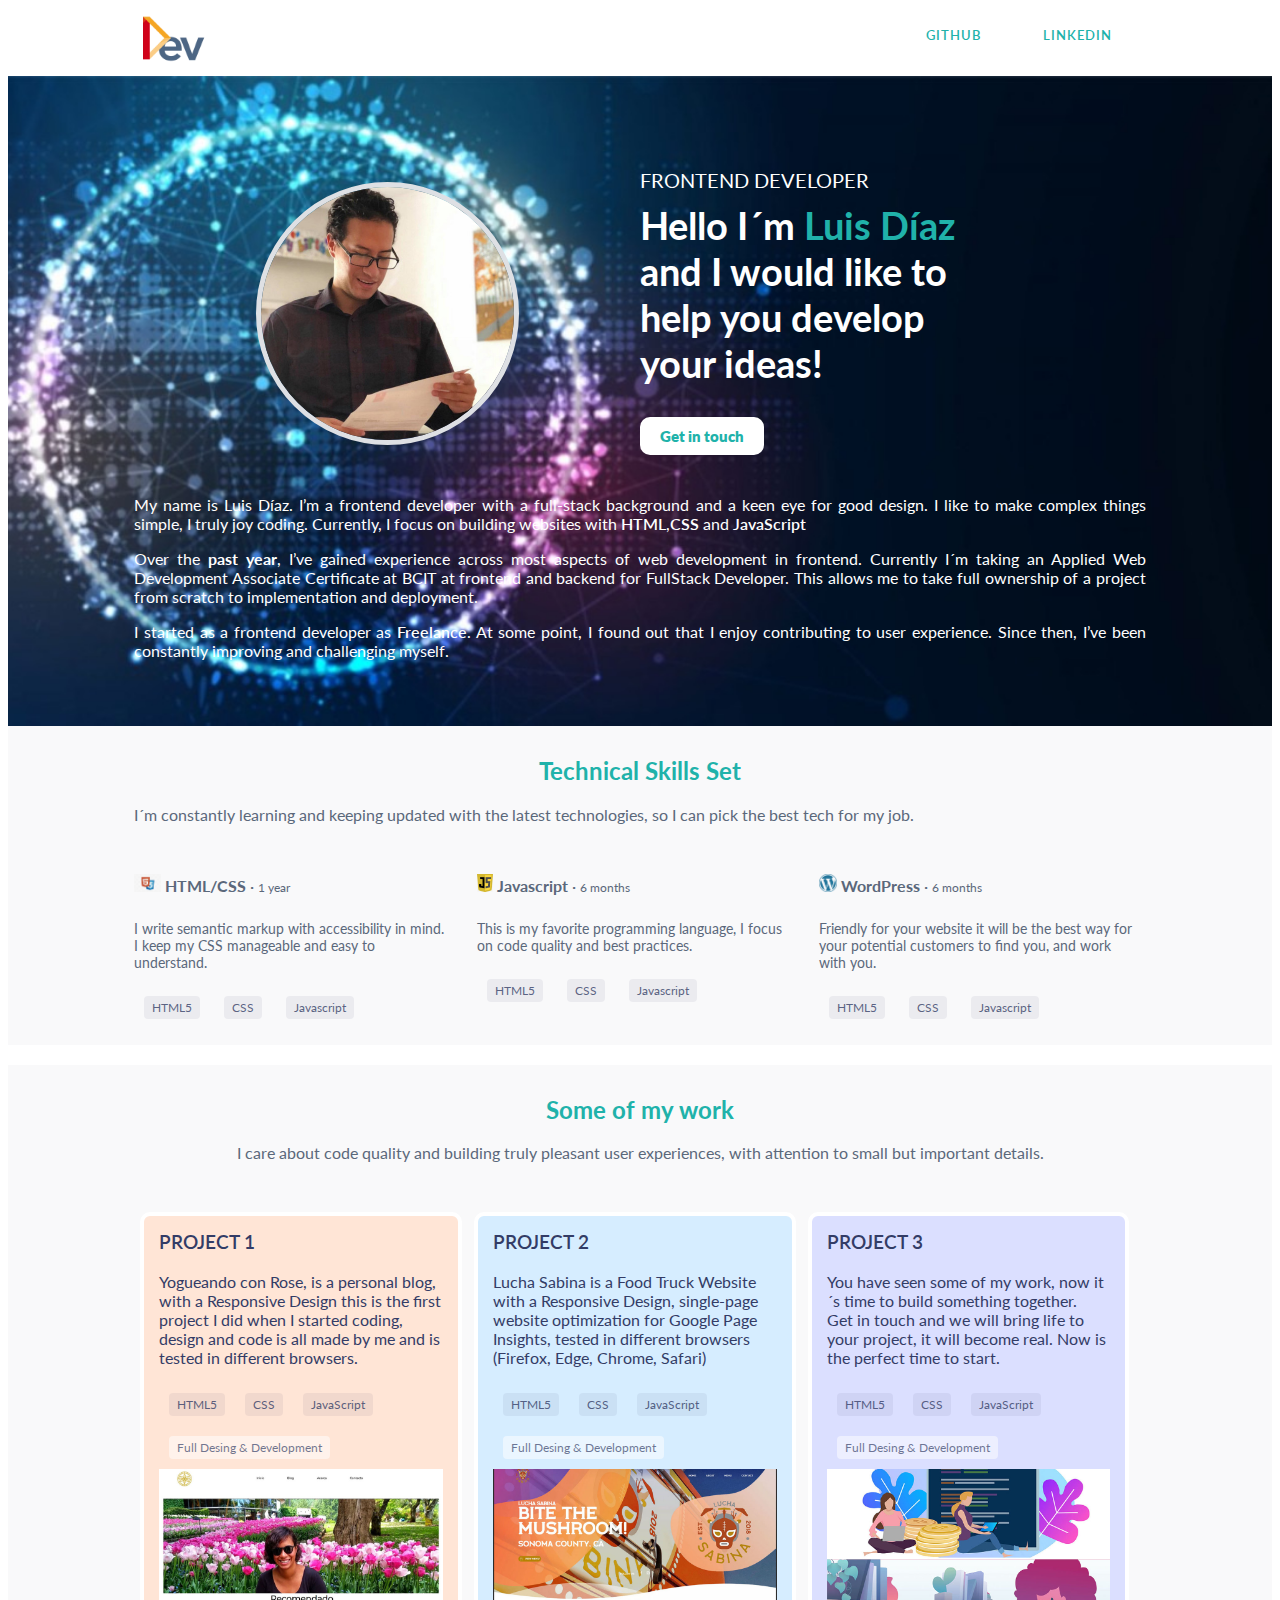
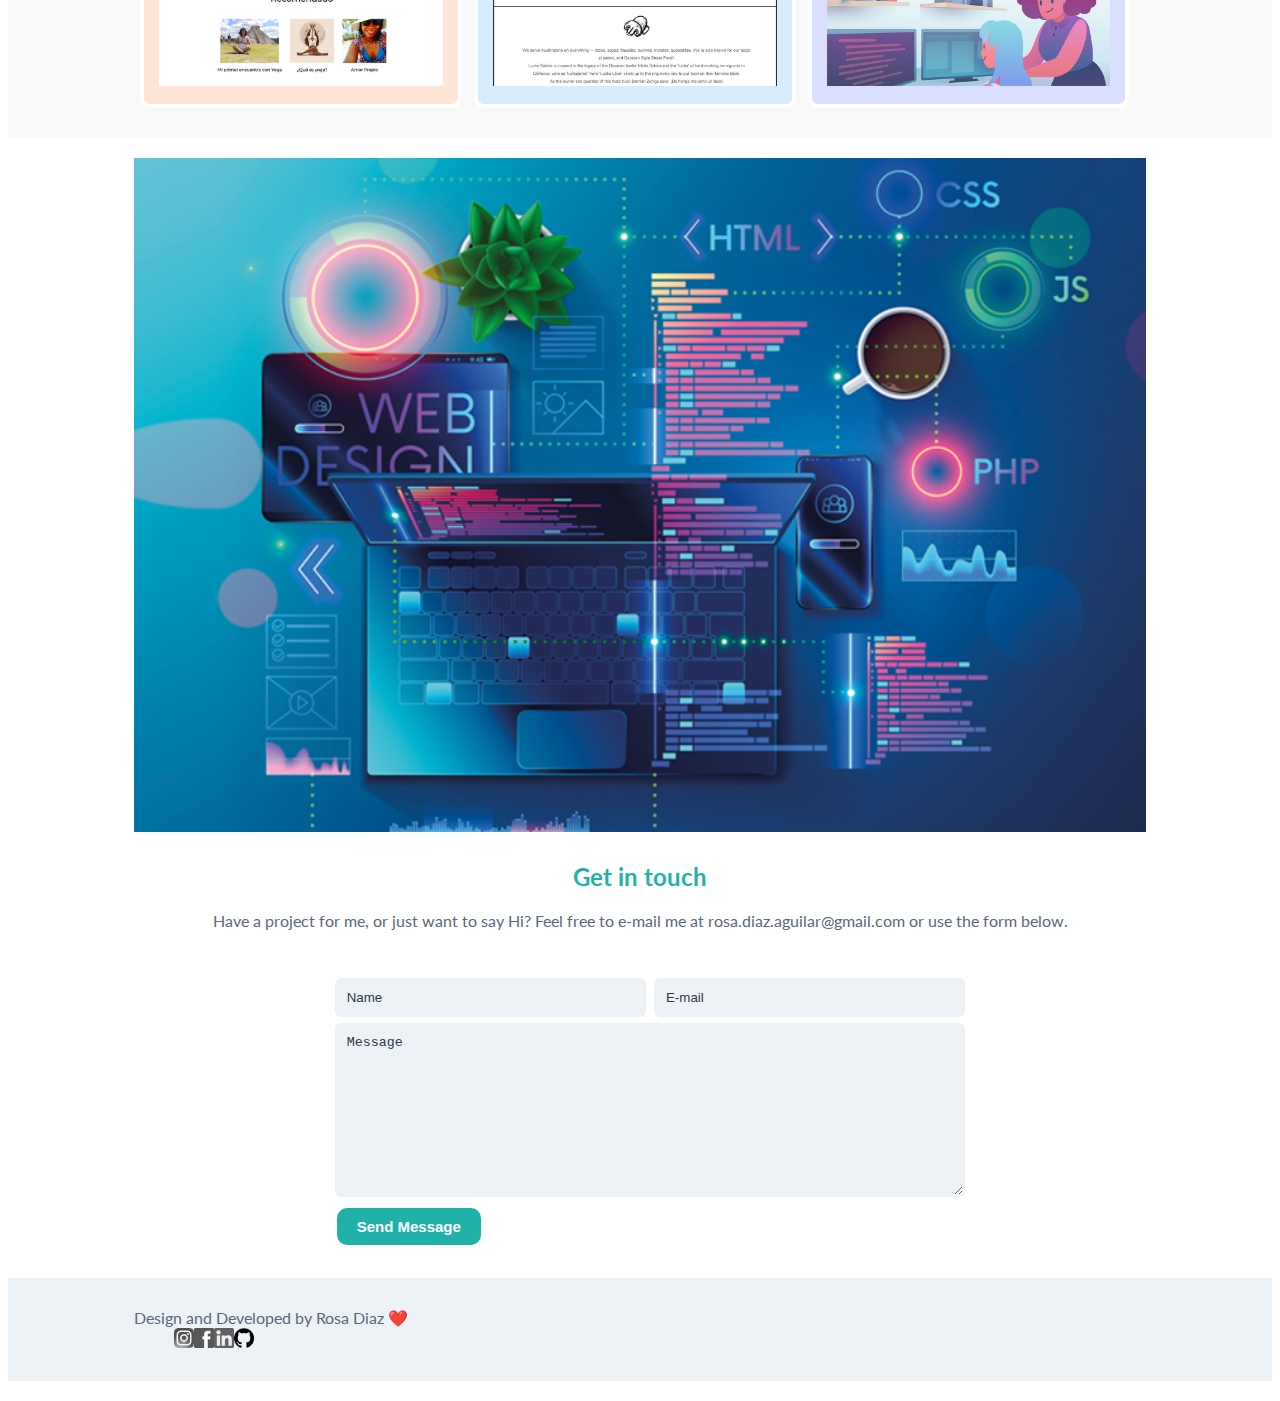
==== commit 42d5b211: "Pagina Cambios" ====
--- a/index.html
+++ b/index.html
@@ -29,10 +29,10 @@
     -->
       <ul class="nav-link">
         <li class="navbar-element">
-          <a class="navbar-link" target="_blank" href="https://github.com/Rosediaz2401">GitHub</a>
+          <a class="navbar-link" target="_blank" href="https://github.com/dandiazag">GitHub</a>
         </li>
         <li class="navbar-element">
-          <a class="navbar-link" target="_blank" href="https://www.linkedin.com/in/rosa-diaz-31219993/">LinkedIn</a>
+          <a class="navbar-link" target="_blank" href="https://www.linkedin.com/in/luis-daniel-diaz-aguilar-0218215b/">LinkedIn</a>
         </li>
       </ul>
       <!-- ul: lista desordenada (unorder list) -->
@@ -42,13 +42,13 @@
   <!-- Inicia header -->
   <div class="header-background">
     <header class="container mb">
-      <img class="avatar-header" src="brand/rose9.jpg" alt="Esto soy you" />
+      <img class="avatar-header" src="brand/Dany_foto.jpg" alt="Esto soy you" />
       <div class="header-detail">
         <h4 class="title-job">
           frontend Developer
         </h4>
         <h1 class="title-header">
-          Hello I´m <span class="title-header-name">Rosa Díaz</span><br>and I would love to <br> help you develop <br>your ideas!
+          Hello I´m <span class="title-header-name">Luis Díaz</span><br>and I would like to <br> help you develop <br>your ideas!
         </h1>
         <a class="button-main" href="https://github.com/Rosediaz2401">
           Get in touch
@@ -62,12 +62,12 @@
     <!-- Inicia sección de descripción -->
     <section class="container mt-50 pb-50">
       <p class="text-header">
-        My name is Rosa Díaz. I’m a frontend developer with a full-stack background and a keen eye for good design. I love to make complex things simple, I truly joy coding. Currently, I focus on building websites with
+        My name is Luis Díaz. I’m a frontend developer with a full-stack background and a keen eye for good design. I like to make complex things simple, I truly joy coding. Currently, I focus on building websites with
         <span class="text-bold">HTML</span>,<span class="text-bold">CSS</span> and <span class="text-bold">JavaScript </span>
       </p>
       <p class="text-header">
         Over the<strong> past year</strong>, I’ve gained experience across most aspects of 
-        web development in frontend. Currently I´m taking a Master in Coding to develop new skills at frontend and backend for FullStack Developer. This allows me to take full ownership of a project from scratch to implementation and deployment.
+        web development in frontend. Currently I´m taking an Applied Web Development Associate Certificate at BCIT at frontend and backend for FullStack Developer. This allows me to take full ownership of a project from scratch to implementation and deployment.
       </p>
       <p class="text-header">
         I started as a frontend developer as <span class="text-bold">Freelance</span>. At some point, I found
--- a/css/style.css
+++ b/css/style.css
@@ -21,7 +21,7 @@
 }
 
 h2 {
-  color: deeppink;
+  color: lightseagreen;
   margin-top: unset;
   text-align: center;
 }
@@ -40,10 +40,11 @@
 }
 
 .avatar-header {
-  width: 40%;
-  border-radius: 4%;
+  width: 62%;
+  border-radius: 50%;
   border: 5px solid #dee0e4;
   align-self: center;
+  margin-top: 32px;
 }
 
 .title-job {
@@ -68,12 +69,12 @@
 }
 
 .title-header-name {
-  color: lightblue;
+  color: lightseagreen;
 }
 
 .button-main {
   background-color: white;
-  color: deeppink;
+  color: lightseagreen;
   text-decoration: none;
   font-weight: 800;
   /* padding-top: 10px;
@@ -81,21 +82,21 @@
   padding-left: 20px;
   padding-right: 20px; */
   /* padding: 10px 20px 10px 20px; */
-  padding: 15px 20px;
+  padding: 10px 20px;
   border-radius: 10px;
-  font-size: 20px;
+  font-size: 15px;
 }
 .button-secondary{
-  background-color: deeppink;
+  background-color: lightseagreen;
   color: white;
 }
 .button-main:hover{
   background-color: lightblue;
-  color: deeppink;
+  color: lightseagreen;
 }
 .button-secondary:hover{
   background-color: lightblue;
-  color: deeppink;
+  color: lightseagreen;
 }
 
 .text-bold {
@@ -127,7 +128,7 @@
   font-weight: 600;
   letter-spacing: 1px;
   font-size: 13px;
-  color: deeppink;
+  color: lightseagreen;
 }
 
 .navbar-link:hover {
@@ -157,7 +158,7 @@
 }
 
 .header-background {
-  background-image: url("../brand/background7.jpg.jpg");
+  background-image: url("../brand/bk.jpeg");
   background-repeat: no-repeat;
   background-size: cover;
   background-position: top;
@@ -278,7 +279,7 @@
 }
 
 .float-right {
-  float: right;
+ display: flex;
 }
 
 .icon-list {
@@ -416,9 +417,9 @@
     display: grid;
     grid-template-columns: 100%;
   }
-  .avatar-header{
+  /* .avatar-header{
     display: none;
-  }
+  } */
   .title-header{
     font-size: 30px;
   }
@@ -454,7 +455,7 @@
   }
   .mb{
     display: grid;
-    grid-template-columns: 100%;
+    grid-template-columns: 50% 50%;
   }
   .hability-card{
     margin-bottom: 20px;
@@ -463,9 +464,9 @@
     display: flex;
     justify-content: end;
   }
-  .avatar-header{
+  /* .avatar-header{
     display: none;
-  }
+  } */
   .header-detail{
     padding: 30px 0px;
   }
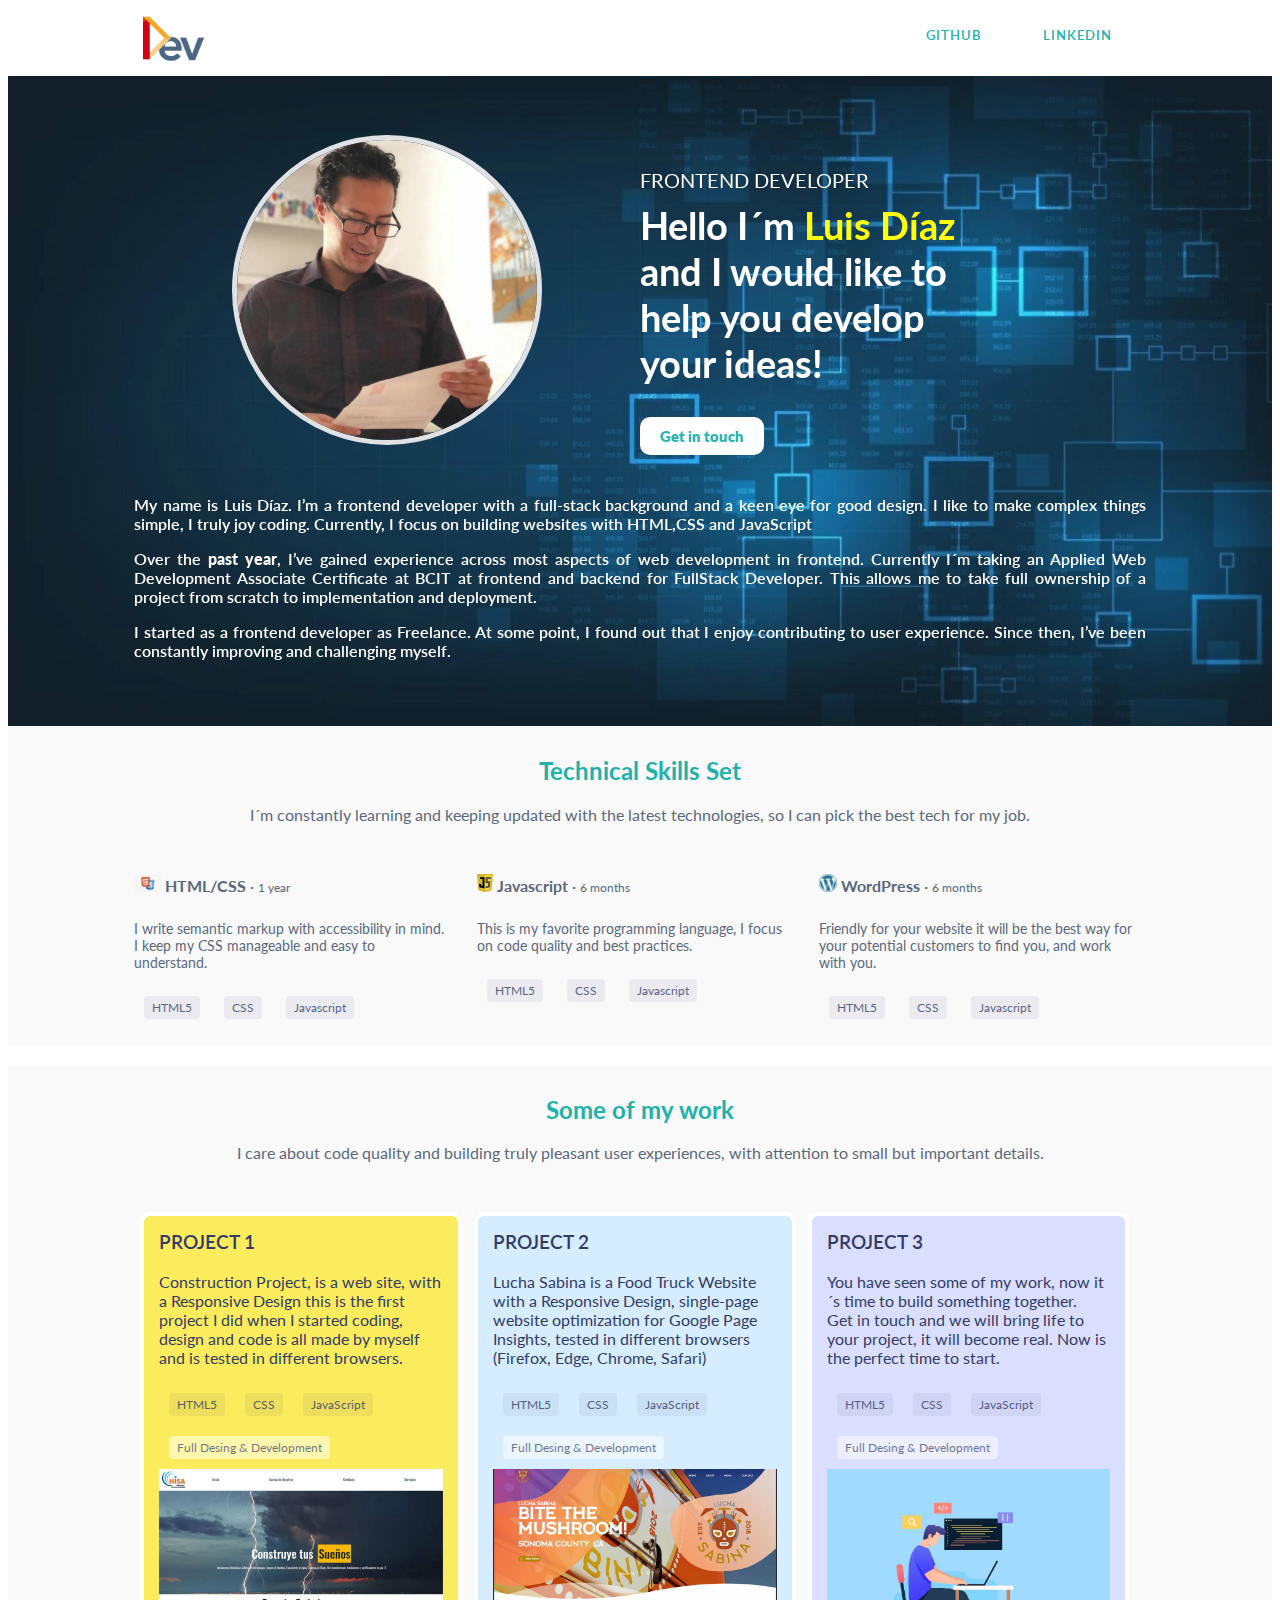
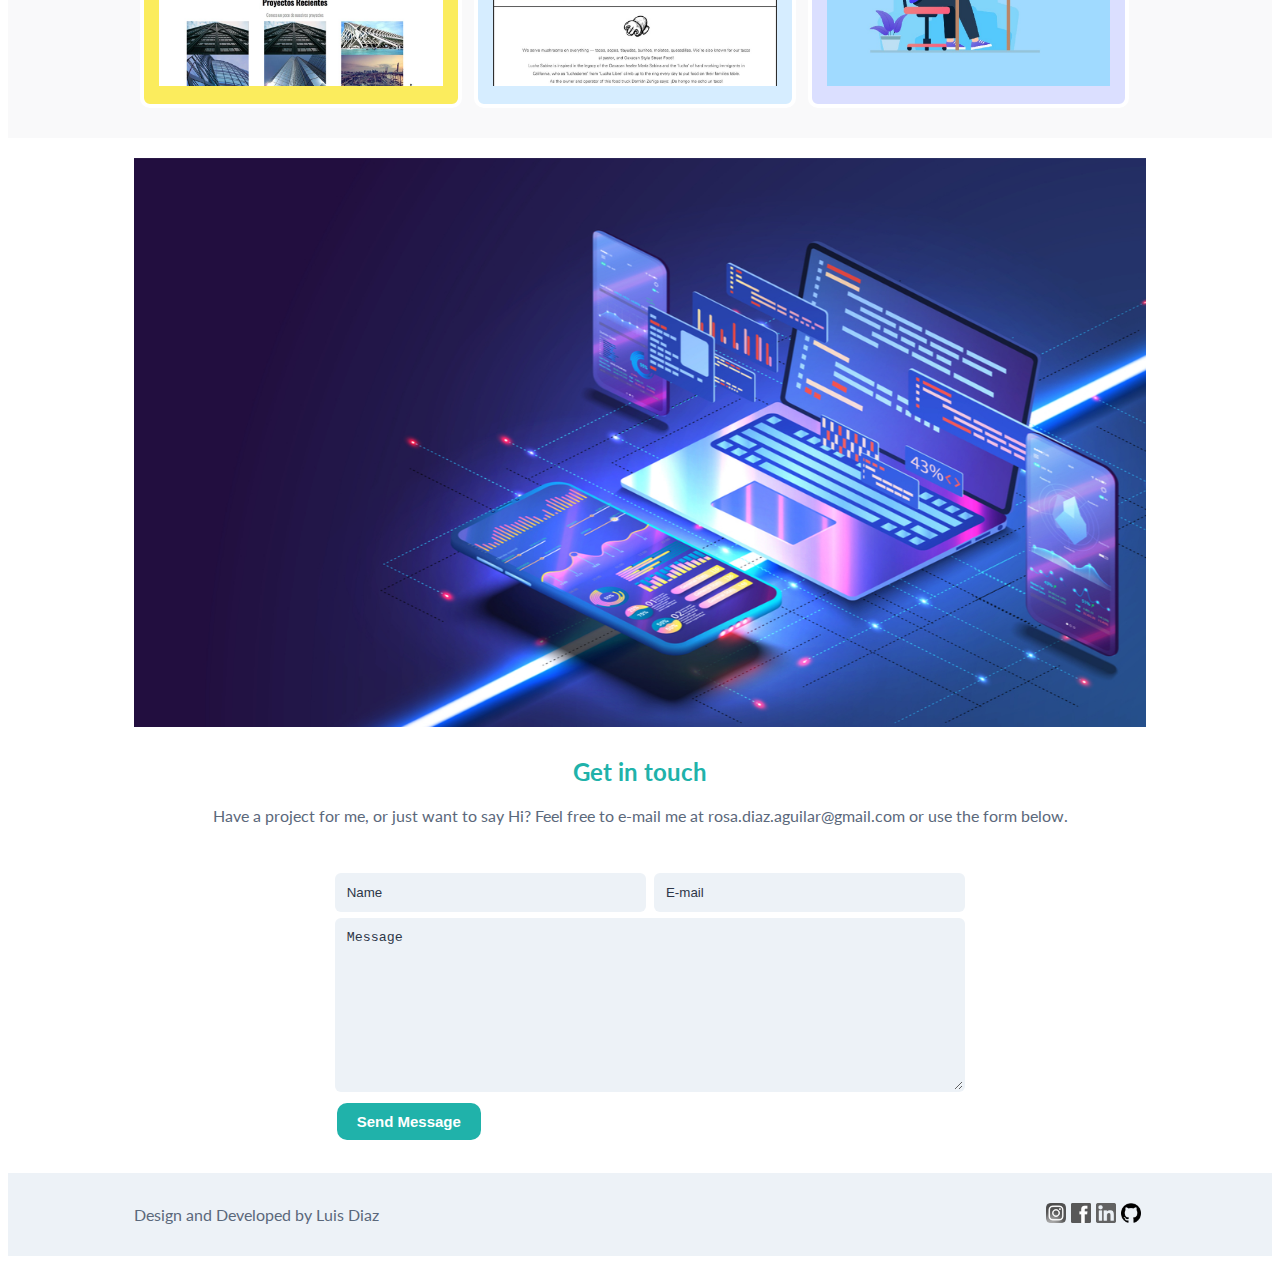
==== commit 0094de05: "Acualizacion" ====
--- a/index.html
+++ b/index.html
@@ -5,7 +5,7 @@
   <meta charset="UTF-8">
   <meta http-equiv="X-UA-Compatible" content="IE=edge">
   <meta name="viewport" content="width=device-width, initial-scale=1.0">
-  <link rel="icon" href="favicon.png" type="image/png">
+  <link rel="icon" href="./brand/web.png" type="image/png">
   <link rel="preconnect" href="https://fonts.googleapis.com">
   <link rel="preconnect" href="https://fonts.gstatic.com" crossorigin>
   <link rel="preconnect" href="https://fonts.googleapis.com">
@@ -50,7 +50,7 @@
         <h1 class="title-header">
           Hello I´m <span class="title-header-name">Luis Díaz</span><br>and I would like to <br> help you develop <br>your ideas!
         </h1>
-        <a class="button-main" href="https://github.com/Rosediaz2401">
+        <a class="button-main" href="https://github.com/dandiazag">
           Get in touch
         </a>
       </div>
@@ -176,12 +176,12 @@
         <p class="mb-50">I care about code quality and building truly pleasant user experiences, with attention to small but important details.</p>
       </div>
       <div class="projects">
-        <a href="https://naughty-joliot-d765d1.netlify.app/index.html">
+        <a href="https://lucid-dubinsky-a8a79b.netlify.app/">
           <div class="project-single">
             <!-- Inicia tarjeta de proyecto -->
             <div class="project-card -bg__salmon">
               <h3>Project 1</h3>
-              <p>Yogueando con Rose, is a personal blog, with a Responsive Design this is the first project I did when I started coding, design and code is all made by me and is tested in different browsers.</p>
+              <p>Construction Project, is a web site, with a Responsive Design this is the first project I did when I started coding, design and code is all made by myself and is tested in different browsers.</p>
               <!-- Etiquetas de proyecto -->
               <div class="mb mb-project">
                 <span class="project-tag">HTML5</span>
@@ -193,7 +193,7 @@
               </div>
               <!-- Finaliza etiquetas de proyecto -->
               <!-- Imágen de proyecto -->
-              <img src="brand/blog.jpg " alt=""
+              <img src="brand/Proyecto_6.jpeg " alt=""
                 width="100%">
               <!-- Finaliza imagen de proyecto -->
             </div>
@@ -231,7 +231,7 @@
               <div class="mb mb-project">
                 <span class="profile-tag">Full Desing & Development</span>
               </div>
-              <img src="brand/woman.jpg" alt=""
+              <img src="brand/muchacho.jpeg" alt=""
                 width="100%">
             </div>
           </div>
@@ -242,7 +242,7 @@
   <!-- Finaliza sección de algunos de mi proyectos -->
   <!-- Inicia sección de imágen -->
   <section>
-    <img class="image-full-width" src="brand/come.jpg"
+    <img class="image-full-width" src="brand/computadora.jpeg"
       alt="Imagen decorativa">
   </section>
   <!-- Finaliza sección de imágen -->
@@ -273,17 +273,17 @@
     <div class="container">
       <div class="row">
         <div>
-          <p>Design and Developed by Rosa Diaz ❤️</p>
+          <p>Design and Developed by Luis Diaz </p>
         </div>
         <div>
           <ul class="float-right">
-            <li class="icon-list"><a href="https://www.instagram.com/rosydiaza/"><img class="icon-image" src="brand/instagram.png"
+            <li class="icon-list"><a href="https://www.instagram.com//"><img class="icon-image" src="brand/instagram.png"
               alt="Instagram"></li></a>
-            <li class="icon-list"><a href="https://www.facebook.com/rosy.diaz.7921"><img class="icon-image" src="brand/facebook.jpg"
+            <li class="icon-list"><a href="https://www.facebook.com/diaz.daniel.1/"><img class="icon-image" src="brand/facebook.jpg"
               alt="Facebook"></li></a>
-            <li class="icon-list"><a href="https://www.linkedin.com/in/rosa-diaz-31219993/"><img class="icon-image" src="brand/link.png"
+            <li class="icon-list"><a href="https://www.linkedin.com/feed/"><img class="icon-image" src="brand/link.png"
               alt="Linkedin"></li></a>
-            <li class="icon-list"><a href="https://github.com/Rosediaz2401"><img class="icon-image" src="brand/git.png"
+            <li class="icon-list"><a href="https://github.com/dandiazag"><img class="icon-image" src="brand/git.png"
               alt="Github"></li></a>
           </ul>
         </div>
@@ -295,7 +295,7 @@
   <!-- Finaliza sección de footer -->
   <script type="text/javascript">
     function cambiarModo(){
-      var cuerpoweb= document.body;
+      let cuerpoweb= document.body;
       let secciones= document.querySelectorAll(".section-design.bg__gray")
       console.log(secciones)
       cuerpoweb.classList.toggle("oscuro");
--- a/css/style.css
+++ b/css/style.css
@@ -45,6 +45,7 @@
   border: 5px solid #dee0e4;
   align-self: center;
   margin-top: 32px;
+  min-width: 242px;
 }
 
 .title-job {
@@ -69,7 +70,7 @@
 }
 
 .title-header-name {
-  color: lightseagreen;
+  color: yellow;
 }
 
 .button-main {
@@ -89,14 +90,15 @@
 .button-secondary{
   background-color: lightseagreen;
   color: white;
+  cursor: pointer;
 }
 .button-main:hover{
-  background-color: lightblue;
-  color: lightseagreen;
+  background-color: yellow;
+  color: darkblue;
 }
 .button-secondary:hover{
-  background-color: lightblue;
-  color: lightseagreen;
+  background-color: yellow;
+  color: darkblue;
 }
 
 .text-bold {
@@ -110,6 +112,7 @@
 
 .text-header{
   color: white;
+  font-weight: 600
 }
 .mt {
   margin-top: 20px;
@@ -155,13 +158,15 @@
 
 .mb-50 {
   margin-bottom: 50px;
+  text-align: center;
 }
 
 .header-background {
-  background-image: url("../brand/bk.jpeg");
+  background-image: url("../brand/bk_5.jpg");
   background-repeat: no-repeat;
   background-size: cover;
-  background-position: top;
+  background-position: center;
+  opacity: 94%;
 }
 .image-full-width {
   width: 80%;
@@ -263,7 +268,10 @@
 }
 
 .row {
-  display: inline;
+  display: flex;
+  justify-content: space-between;
+  align-items: center;
+  width: 100%;
 }
 
 /* .row div,
@@ -285,6 +293,7 @@
 .icon-list {
   filter: grayscale(100%);
   transition: all 0.15s ease-out;
+  margin-right: 5px;
 }
 
 .icon-list:hover {
@@ -351,7 +360,7 @@
 }
 
 .-bg__salmon {
-  background-color: #ffe5d6;
+  background-color: #fbec5d;
 }
 
 .-bg__blue {
@@ -378,6 +387,7 @@
   width: 50%;
   margin: auto;
 }
+
 
 @media only screen and (max-width:450px){
   .navbar-logo{
@@ -415,11 +425,11 @@
   }
   .mb{
     display: grid;
-    grid-template-columns: 100%;
-  }
-  /* .avatar-header{
+    grid-template-columns: 100% !important;
+  }
+  .avatar-header{
     display: none;
-  } */
+  } 
   .title-header{
     font-size: 30px;
   }
@@ -427,6 +437,7 @@
     text-align: justify;
   }
   .section-design__center p {
+    
     text-align: justify;
 }
 .button-secondary{
@@ -454,9 +465,12 @@
     display: grid;
   }
   .mb{
-    display: grid;
-    grid-template-columns: 50% 50%;
-  }
+      display: grid;
+      grid-template-columns: 50% 50%;
+      /* align-items: unset; */
+      justify-items: center;;
+    }
+  
   .hability-card{
     margin-bottom: 20px;
   }
@@ -464,7 +478,7 @@
     display: flex;
     justify-content: end;
   }
-  /* .avatar-header{
+    /*.avatar-header{
     display: none;
   } */
   .header-detail{
@@ -502,6 +516,9 @@
   .float-right{
     padding-left: 0;
   }
+  .header-detail {
+    margin-top: 0px;
+  }
 }
 @media only screen and (min-width:1200px){
 
@@ -511,9 +528,10 @@
   }
 
   .avatar-header{
-    width: 50%;
+    width: 62%;
     align-self: end;
     margin-top: 25px;
+    max-width: 300px;
   }
 
   .title-header{
